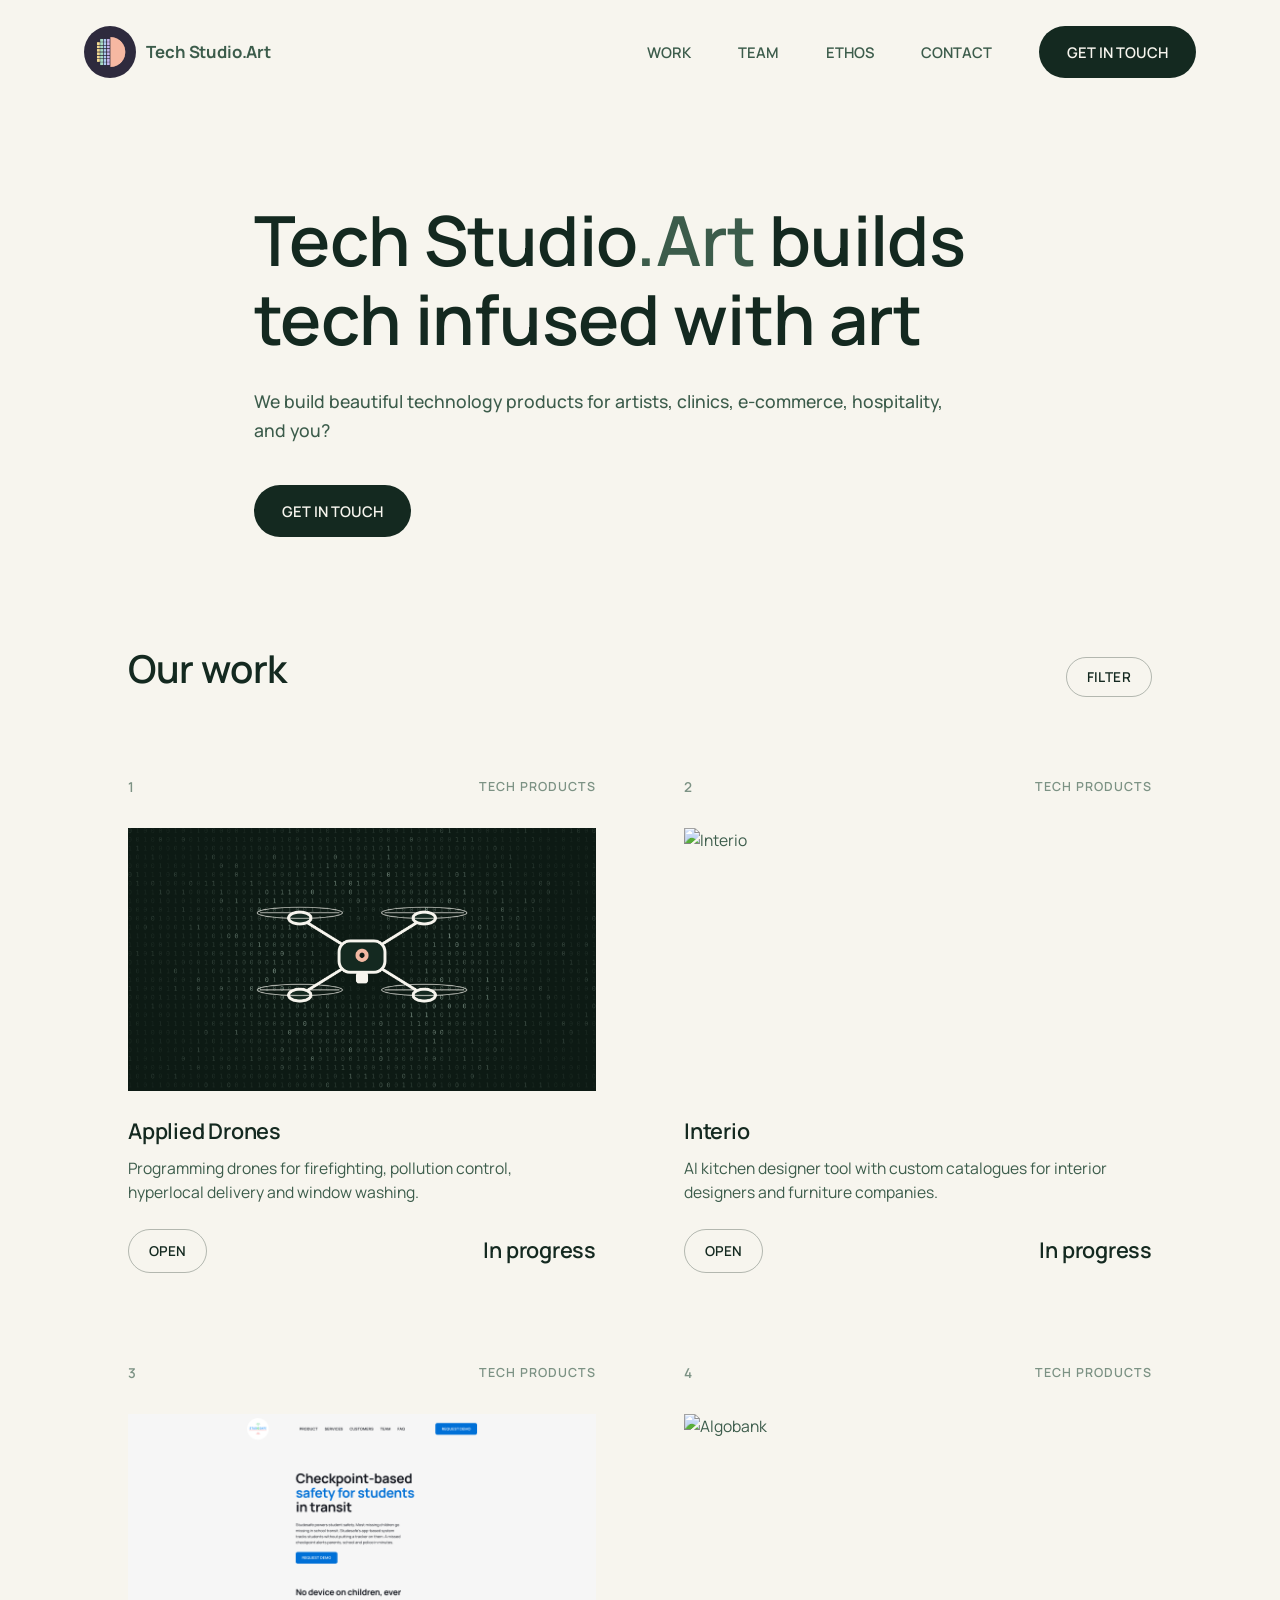
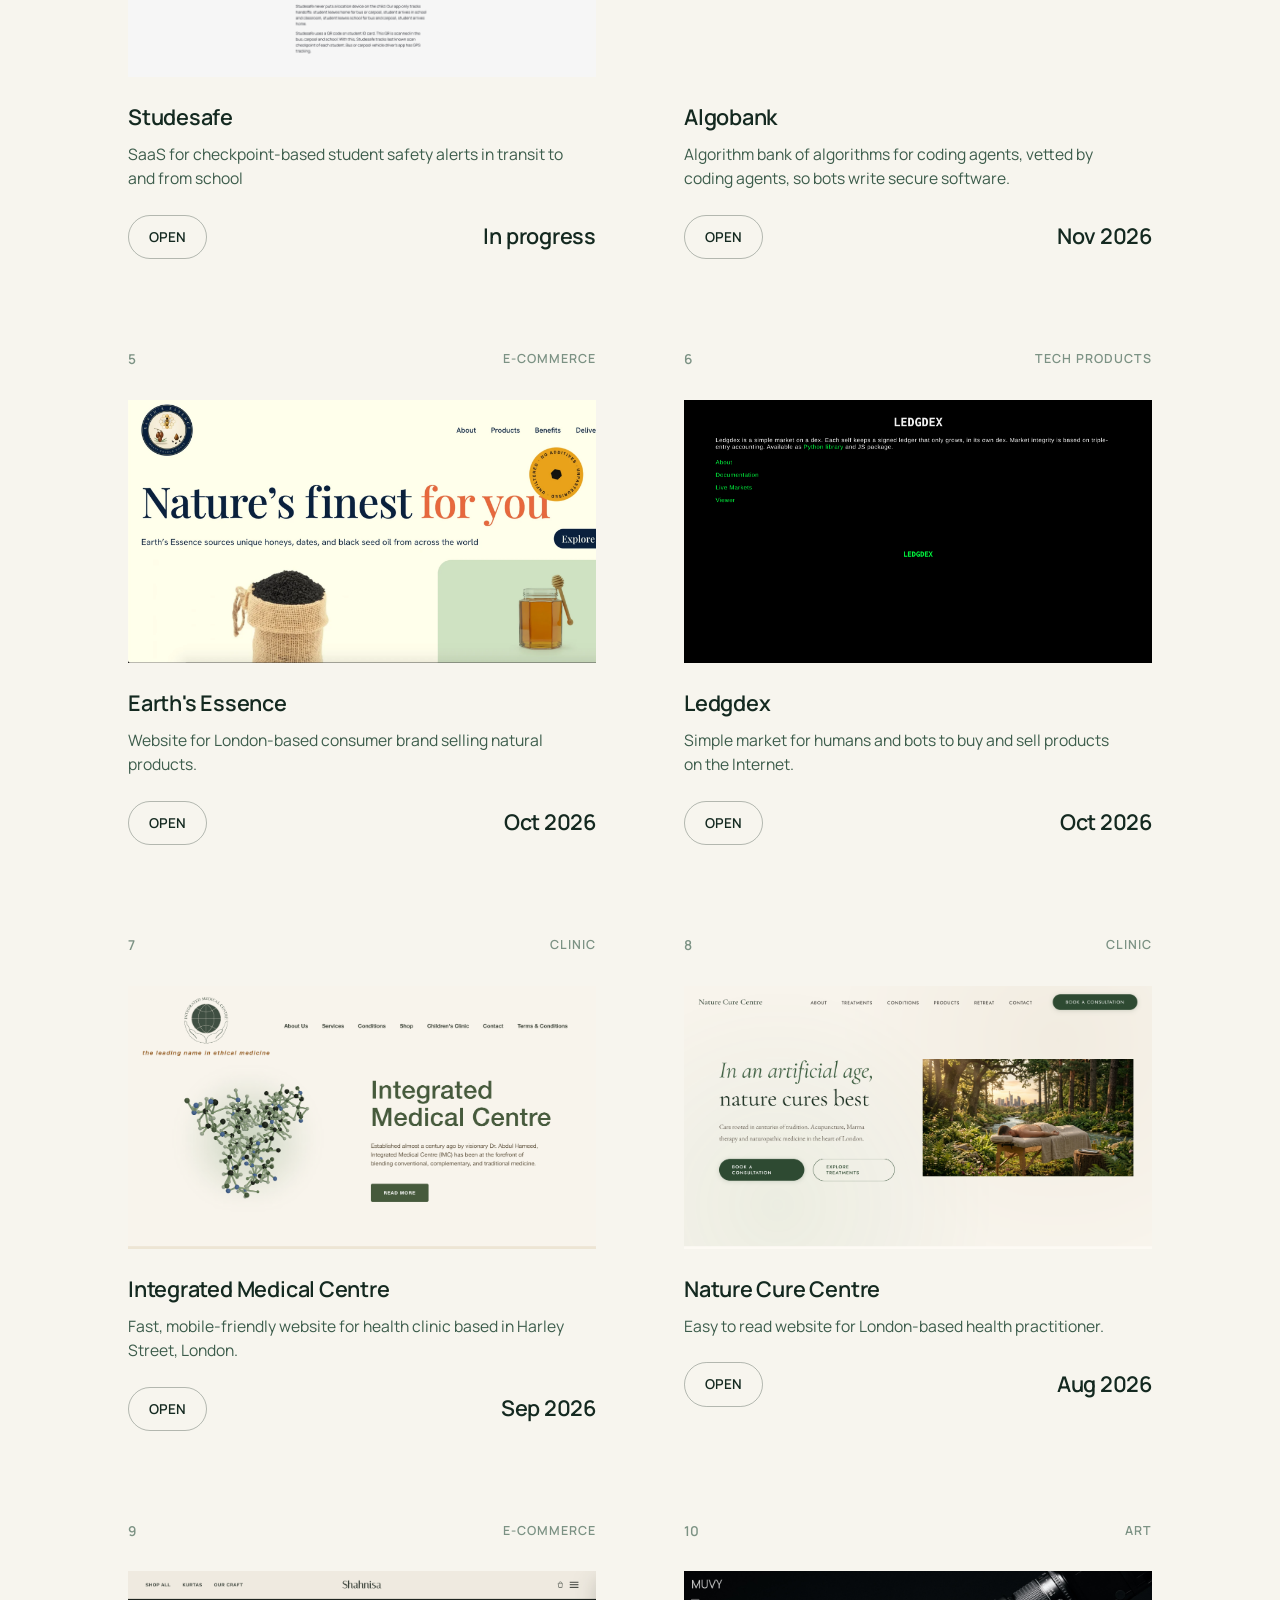
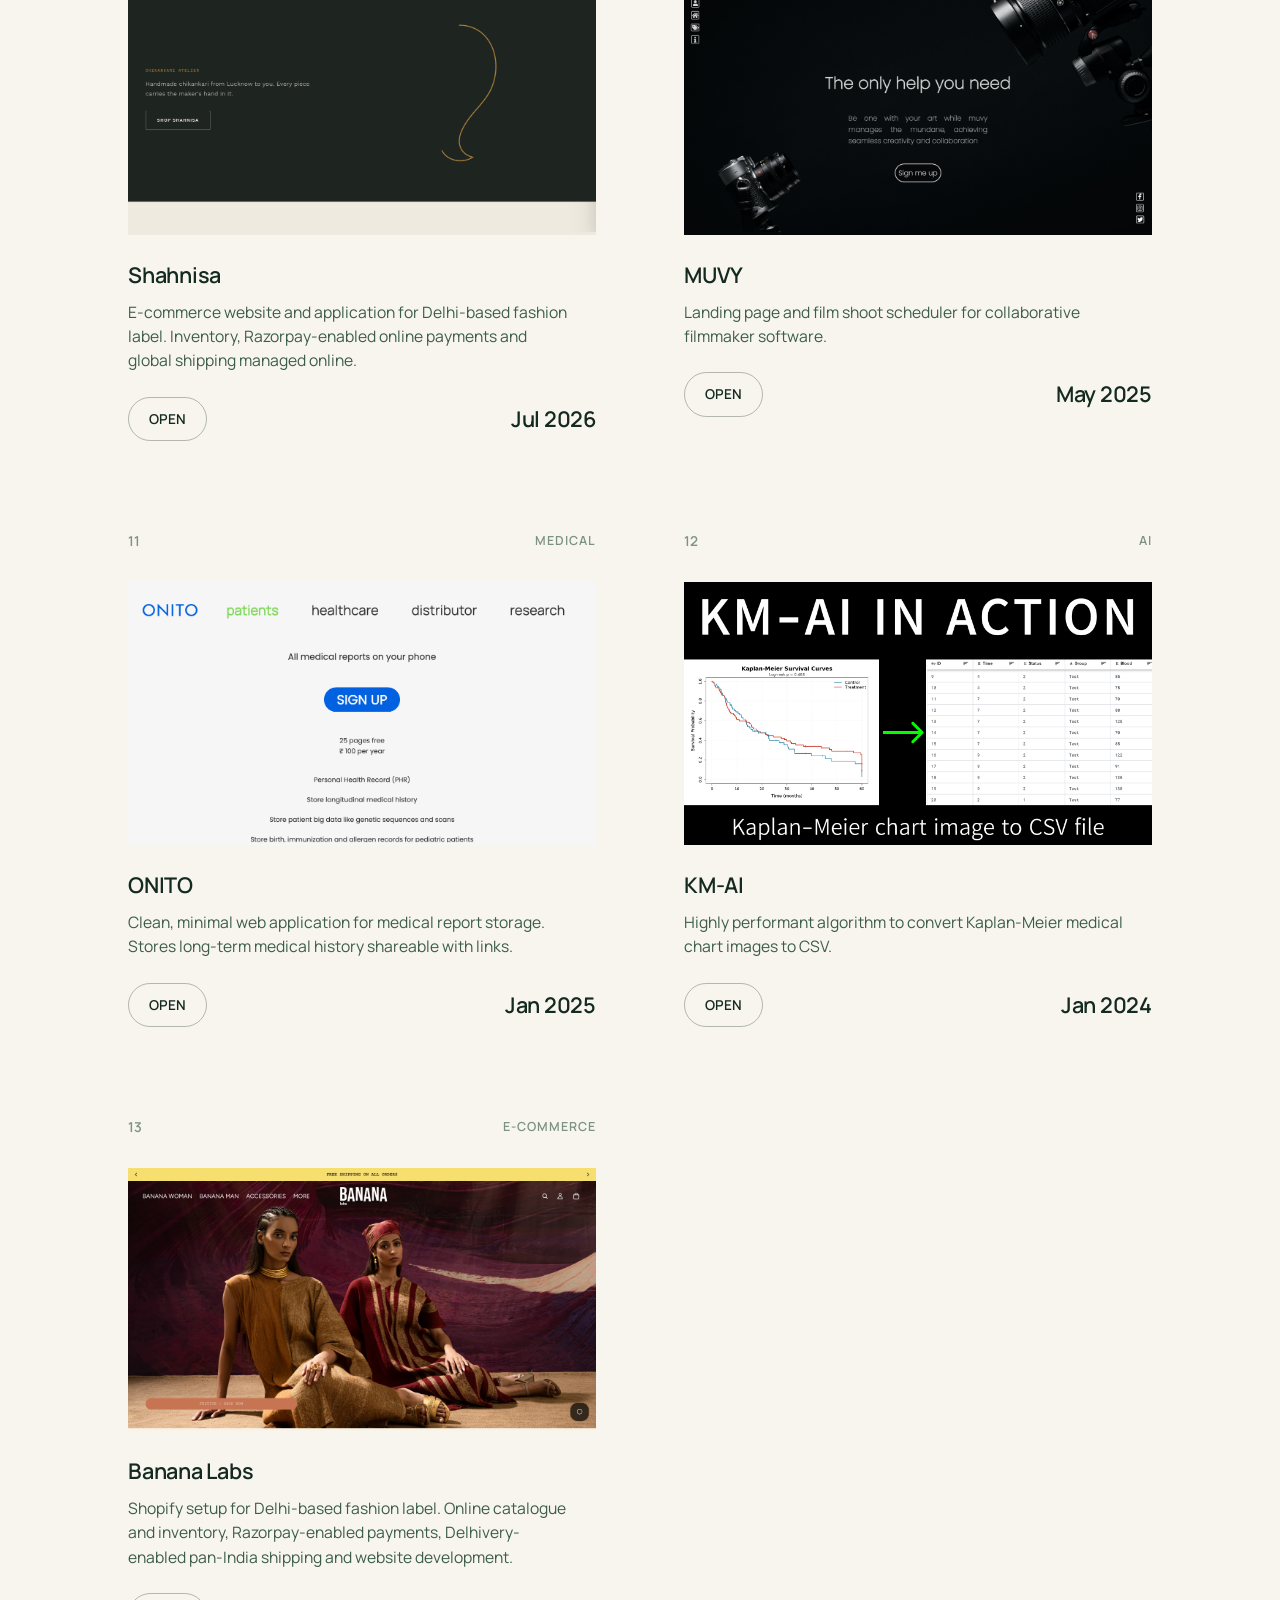
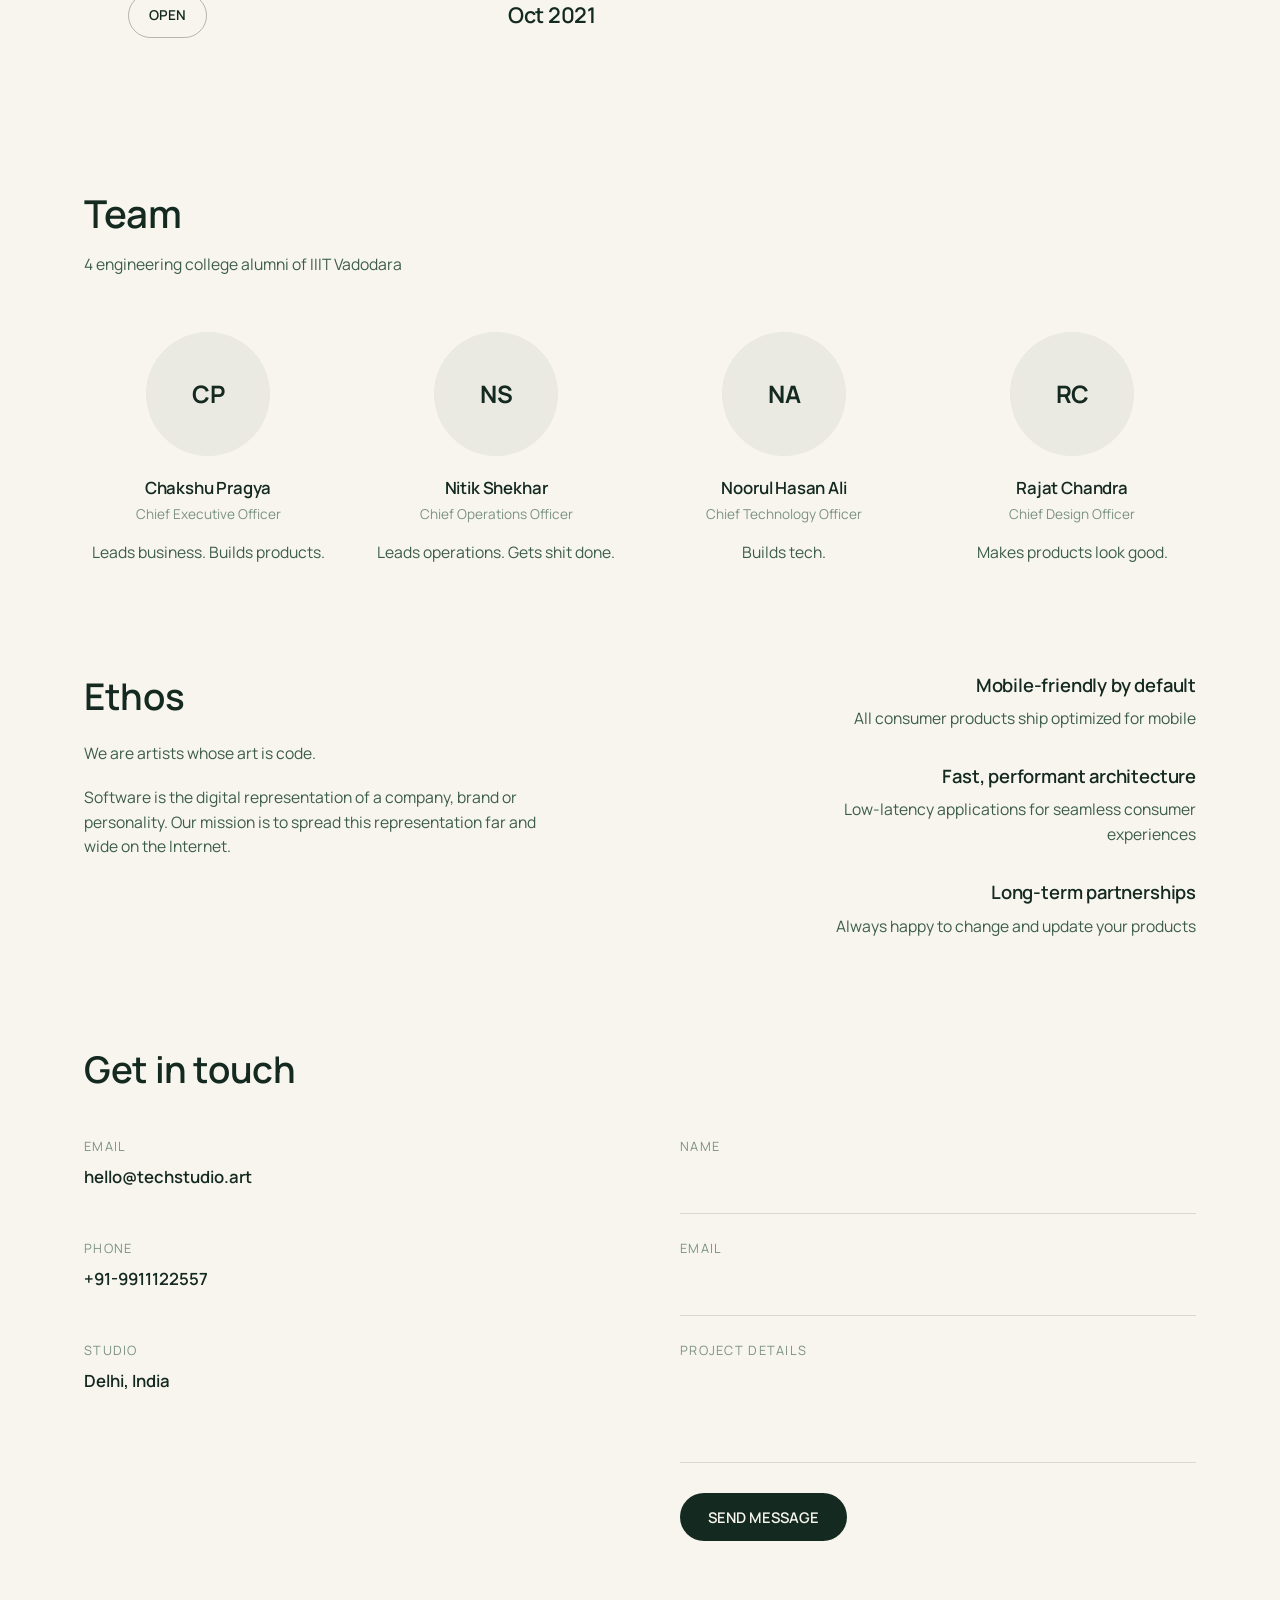
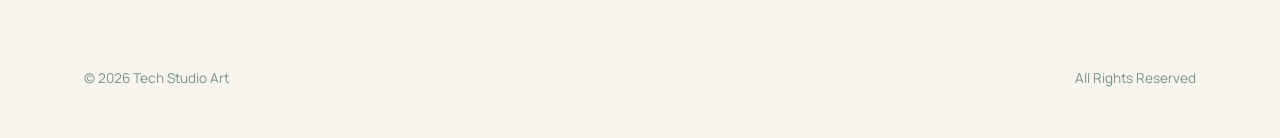
==== index.html @ 9ff9c027 "Add release dates, new products, Applied Drones page; remove Staycove; sort by release Co-Authored-B" ====
<!DOCTYPE html>
<html lang="en">
<head>
<meta charset="UTF-8">
<meta name="viewport" content="width=device-width, initial-scale=1.0">
<title>Tech Studio Art — Technology Builders</title>
<meta name="description" content="Tech Studio Art is a technology development agency building products across art, medical, hospitality, e-commerce, publishing, AI and more.">
<link rel="canonical" href="https://techstudio.art/">
<link rel="icon" href="assets/favicon.ico" type="image/x-icon">
<link rel="shortcut icon" href="assets/favicon.ico" type="image/x-icon">
<link rel="preconnect" href="https://fonts.googleapis.com">
<link rel="preconnect" href="https://fonts.gstatic.com" crossorigin>
<link href="https://fonts.googleapis.com/css2?family=Manrope:wght@400;500;600;700;800&display=swap" rel="stylesheet">
<link rel="stylesheet" href="css/styles.css">
</head>
<body>

<nav class="nav">
  <div class="container">
    <a href="#top" class="logo"><img src="assets/logo.png" alt="Tech Studio Art logo" class="logo-mark"><span class="logo-text">Tech Studio<span>.Art</span></span></a>
    <ul class="nav-links" id="navLinks">
      <li><a href="#work">WORK</a></li>
      <li><a href="#team">TEAM</a></li>
      <li><a href="#ethos">ETHOS</a></li>
      <li><a href="#contact">CONTACT</a></li>
      <li><a href="#contact" class="btn btn-primary">GET IN TOUCH</a></li>
    </ul>
    <button class="nav-toggle" id="navToggle" aria-label="Toggle menu" aria-expanded="false">
      <span class="nav-toggle-bar"></span>
      <span class="nav-toggle-bar"></span>
      <span class="nav-toggle-bar"></span>
    </button>
  </div>
</nav>

<main id="top">

  <!-- ================= HERO ================= -->
  <header class="hero">
    <div class="container hero-inner">
      <h1>Tech Studio<em>.Art</em> builds tech infused with art</h1>
      <p>We build beautiful technology products for artists, clinics, e-commerce, hospitality, and you?</p>
      <div class="hero-actions">
        <a href="#contact" class="btn btn-primary">GET IN TOUCH</a>
      </div>
    </div>
  </header>

  <!-- ================= WORK ================= -->
  <section id="work">
    <div class="container">
      <div class="work-toolbar">
        <div class="section-head">
          <h2>Our work</h2>
        </div>

        <button class="filter-toggle" id="filterToggle" aria-expanded="false" aria-controls="filterPanel" aria-label="Filter">
          <span class="filter-toggle-text">Filter</span>
          <svg class="filter-toggle-icon" width="18" height="12" viewBox="0 0 18 12" fill="none" aria-hidden="true">
            <line x1="0" y1="1" x2="18" y2="1" stroke="currentColor" stroke-width="1.6" stroke-linecap="round"/>
            <line x1="3" y1="6" x2="15" y2="6" stroke="currentColor" stroke-width="1.6" stroke-linecap="round"/>
            <line x1="6" y1="11" x2="12" y2="11" stroke="currentColor" stroke-width="1.6" stroke-linecap="round"/>
          </svg>
        </button>
      </div>

      <div class="filter-panel" id="filterPanel" hidden>
        <ul class="filter-options" id="filterOptions">
          <li class="filter-option active" data-filter="all">All</li>
          <li class="filter-option" data-filter="art">Art</li>
          <li class="filter-option" data-filter="medical">Medical</li>
          <li class="filter-option" data-filter="clinic">Clinic</li>
          <li class="filter-option" data-filter="hospitality">Hospitality</li>
          <li class="filter-option" data-filter="ecommerce">E-commerce</li>
          <li class="filter-option" data-filter="publishing">Publishing</li>
          <li class="filter-option" data-filter="ai">AI</li>
          <li class="filter-option" data-filter="tech">Tech Products</li>
        </ul>
      </div>

      <div class="work-grid" id="workGrid">
        <article class="work-item" data-industry="tech">
          <div class="work-item-top"><span class="work-index">1</span><span class="work-tag">Tech Products</span></div>
          <img class="work-item-img" src="assets/work/applied-drones.png" alt="Applied Drones">
          <h3>Applied Drones</h3>
          <p>Programming drones for firefighting, pollution control, hyperlocal delivery and window washing.</p>
          <div class="work-foot"><a href="applieddrones/" class="work-open">OPEN</a><span class="work-date">In progress</span></div>
        </article>

        <article class="work-item" data-industry="tech">
          <div class="work-item-top"><span class="work-index">2</span><span class="work-tag">Tech Products</span></div>
          <img class="work-item-img" src="https://placehold.co/800x450?text=Coming+soon" alt="Interio">
          <h3>Interio</h3>
          <p>AI kitchen designer tool with custom catalogues for interior designers and furniture companies.</p>
          <div class="work-foot"><a href="https://matrixdex.github.io/interio" class="work-open">OPEN</a><span class="work-date">In progress</span></div>
        </article>

        <article class="work-item" data-industry="tech">
          <div class="work-item-top"><span class="work-index">3</span><span class="work-tag">Tech Products</span></div>
          <img class="work-item-img" src="assets/work/studesafe.png" alt="Studesafe">
          <h3>Studesafe</h3>
          <p>SaaS for checkpoint-based student safety alerts in transit to and from school</p>
          <div class="work-foot"><a href="https://alinoorul.github.io/studesafe" class="work-open">OPEN</a><span class="work-date">In progress</span></div>
        </article>

        <article class="work-item" data-industry="tech">
          <div class="work-item-top"><span class="work-index">4</span><span class="work-tag">Tech Products</span></div>
          <img class="work-item-img" src="https://placehold.co/800x450?text=Coming+soon" alt="Algobank">
          <h3>Algobank</h3>
          <p>Algorithm bank of algorithms for coding agents, vetted by coding agents, so bots write secure software.</p>
          <div class="work-foot"><a href="https://matrixdex.github.io/algobank" class="work-open">OPEN</a><span class="work-date">Nov 2026</span></div>
        </article>

        <article class="work-item" data-industry="ecommerce">
          <div class="work-item-top"><span class="work-index">5</span><span class="work-tag">E-commerce</span></div>
          <img class="work-item-img" src="assets/work/earths-essence.png" alt="Earth's Essence">
          <h3>Earth's Essence</h3>
          <p>Website for London-based consumer brand selling natural products.</p>
          <div class="work-foot"><a href="https://matrixdex.github.io/Earthsessence/web2/index.html" class="work-open">OPEN</a><span class="work-date">Oct 2026</span></div>
        </article>

        <article class="work-item" data-industry="tech">
          <div class="work-item-top"><span class="work-index">6</span><span class="work-tag">Tech Products</span></div>
          <img class="work-item-img" src="assets/work/ledgdex.png" alt="Ledgdex">
          <h3>Ledgdex</h3>
          <p>Simple market for humans and bots to buy and sell products on the Internet.</p>
          <div class="work-foot"><a href="https://ledgdex.github.io" class="work-open">OPEN</a><span class="work-date">Oct 2026</span></div>
        </article>

        <article class="work-item" data-industry="clinic">
          <div class="work-item-top"><span class="work-index">7</span><span class="work-tag">Clinic</span></div>
          <img class="work-item-img" src="assets/work/integrated-med.png" alt="Integrated Medical Centre">
          <h3>Integrated Medical Centre</h3>
          <p>Fast, mobile-friendly website for health clinic based in Harley Street, London.</p>
          <div class="work-foot"><a href="https://www.theintegratedmed.com" class="work-open">OPEN</a><span class="work-date">Sep 2026</span></div>
        </article>

        <article class="work-item" data-industry="clinic">
          <div class="work-item-top"><span class="work-index">8</span><span class="work-tag">Clinic</span></div>
          <img class="work-item-img" src="assets/work/nature-cure.png" alt="Nature Cure Centre">
          <h3>Nature Cure Centre</h3>
          <p>Easy to read website for London-based health practitioner.</p>
          <div class="work-foot"><a href="https://www.naturecurecentre.com" class="work-open">OPEN</a><span class="work-date">Aug 2026</span></div>
        </article>

        <article class="work-item" data-industry="ecommerce">
          <div class="work-item-top"><span class="work-index">9</span><span class="work-tag">E-commerce</span></div>
          <img class="work-item-img" src="assets/work/shahnisa.png" alt="Shahnisa">
          <h3>Shahnisa</h3>
          <p>E-commerce website and application for Delhi-based fashion label. Inventory, Razorpay-enabled online payments and global shipping managed online.</p>
          <div class="work-foot"><a href="https://www.shahnisa.com" class="work-open">OPEN</a><span class="work-date">Jul 2026</span></div>
        </article>

        <article class="work-item" data-industry="art">
          <div class="work-item-top"><span class="work-index">10</span><span class="work-tag">Art</span></div>
          <img class="work-item-img" src="assets/work/muvy.png" alt="MUVY">
          <h3>MUVY</h3>
          <p>Landing page and film shoot scheduler for collaborative filmmaker software.</p>
          <div class="work-foot"><a href="https://alinoorul.github.io/muvy-website" class="work-open">OPEN</a><span class="work-date">May 2025</span></div>
        </article>

        <article class="work-item" data-industry="medical">
          <div class="work-item-top"><span class="work-index">11</span><span class="work-tag">Medical</span></div>
          <img class="work-item-img" src="assets/work/onito.png" alt="ONITO">
          <h3>ONITO</h3>
          <p>Clean, minimal web application for medical report storage. Stores long-term medical history shareable with links.</p>
          <div class="work-foot"><a href="https://onitomed.github.io" class="work-open">OPEN</a><span class="work-date">Jan 2025</span></div>
        </article>

        <article class="work-item" data-industry="ai">
          <div class="work-item-top"><span class="work-index">12</span><span class="work-tag">AI</span></div>
          <img class="work-item-img" src="assets/work/km-ai.png" alt="KM-AI">
          <h3>KM-AI</h3>
          <p>Highly performant algorithm to convert Kaplan-Meier medical chart images to CSV.</p>
          <div class="work-foot"><a href="https://github.com/alinoorul/kaplanmeier-ai" class="work-open">OPEN</a><span class="work-date">Jan 2024</span></div>
        </article>

        <article class="work-item" data-industry="ecommerce">
          <div class="work-item-top"><span class="work-index">13</span><span class="work-tag">E-commerce</span></div>
          <img class="work-item-img" src="assets/work/banana-labs.png" alt="Banana Labs">
          <h3>Banana Labs</h3>
          <p>Shopify setup for Delhi-based fashion label. Online catalogue and inventory, Razorpay-enabled payments, Delhivery-enabled pan-India shipping and website development.</p>
          <div class="work-foot"><a href="https://www.bananalabs.in" class="work-open">OPEN</a><span class="work-date">Oct 2021</span></div>
        </article>


        <!-- <article class="work-item" data-industry="tech">
          <div class="work-item-top"><span class="work-index">8</span><span class="work-tag">Tech Products</span></div>
          <h3>Studesafe</h3>
          <p>A developer tooling product syncing infrastructure state across hybrid cloud environments.</p>
          <a href="#" class="work-open">OPEN</a>
        </article> -->

        <!-- <article class="work-item" data-industry="ai">
          <div class="work-item-top"><span class="work-index">09</span><span class="work-tag">AI</span></div>
          <h3>Fluentdesk</h3>
          <p>An AI copilot embedded in support tools, resolving tickets before they reach an agent.</p>
          <a href="#" class="work-open">OPEN</a>
        </article> -->

        <!-- <article class="work-item" data-industry="medical">
          <div class="work-item-top"><span class="work-index">12</span><span class="work-tag">Medical</span></div>
          <h3>Careloop</h3>
          <p>A remote patient monitoring app connecting chronic care patients to their physicians.</p>
          <a href="#" class="work-open">OPEN</a>
        </article> -->
      </div>

      <p class="work-empty" id="workEmpty">Coming soon</p>
    </div>
  </section>

  <!-- ================= TEAM ================= -->
  <section id="team">
    <div class="container">
      <div class="section-head">
        <h2>Team</h2>
        <p>4 engineering college alumni of IIIT Vadodara</p>
      </div>

      <div class="team-grid">
        <div class="team-member">
          <div class="team-avatar">CP</div>
          <h3>Chakshu Pragya</h3>
          <div class="team-role">Chief Executive Officer</div>
          <p class="bio">Leads business. Builds products.</p>
        </div>

        <div class="team-member">
          <div class="team-avatar">NS</div>
          <h3>Nitik Shekhar</h3>
          <div class="team-role">Chief Operations Officer</div>
          <p class="bio">Leads operations. Gets shit done.</p>
        </div>

        <div class="team-member">
          <div class="team-avatar">NA</div>
          <h3>Noorul Hasan Ali</h3>
          <div class="team-role">Chief Technology Officer</div>
          <p class="bio">Builds tech.</p>
        </div>

        <div class="team-member">
          <div class="team-avatar">RC</div>
          <h3>Rajat Chandra</h3>
          <div class="team-role">Chief Design Officer</div>
          <p class="bio">Makes products look good.</p>
        </div>
      </div>
    </div>
  </section>

  <!-- ================= ETHOS ================= -->
  <section id="ethos">
    <div class="container ethos">
      <div class="ethos-lead">
        <h2>Ethos</h2>
        <p>We are artists whose art is code.</p>
        <p>Software is the digital representation of a company, brand or personality. Our mission is to spread this representation far and wide on the Internet.</p>
      </div>

      <div class="ethos-principles">
        <div class="ethos-principle">
          <h3>Mobile-friendly by default</h3>
          <p>All consumer products ship optimized for mobile</p>
        </div>
        <div class="ethos-principle">
          <h3>Fast, performant architecture</h3>
          <p>Low-latency applications for seamless consumer experiences</p>
        </div>
        <div class="ethos-principle">
          <h3>Long-term partnerships</h3>
          <p>Always happy to change and update your products</p>
        </div>
      </div>
    </div>
  </section>

  <!-- ================= CONTACT ================= -->
  <section id="contact">
    <div class="container contact-wrap">
      <div class="contact-head">
        <h2>Get in touch</h2>
        <p></p>
      </div>

      <div class="contact-info">
        <div class="contact-detail">
          <div class="label">Email</div>
          <a href="mailto:hello@techstudio.art">hello@techstudio.art</a>
        </div>
        <div class="contact-detail">
          <div class="label">Phone</div>
          <a href="tel:+919911122557">+91-9911122557</a>
        </div>
        <div class="contact-detail">
          <div class="label">Studio</div>
          <span>Delhi, India</span>
        </div>
      </div>

      <form class="contact-form" id="contactForm">
        <input type="hidden" name="access_key" value="674944cf-c220-4e8f-ab82-3b0c11bfcbbc">
        <input type="hidden" name="subject" value="Tech Studio.Art Query">
        <input type="checkbox" name="botcheck" class="hidden-field" tabindex="-1" autocomplete="off">

        <div class="form-row">
          <div class="field">
            <label for="name">Name</label>
            <input type="text" id="name" name="name" required>
          </div>
          <div class="field">
            <label for="email">Email</label>
            <input type="email" id="email" name="email" required>
          </div>
          <div class="field">
            <label for="message">Project details</label>
            <textarea id="message" name="message" required></textarea>
          </div>
          <button type="submit" class="btn btn-primary">SEND MESSAGE</button>
          <p class="form-status" id="formStatus" role="status" aria-live="polite"></p>
        </div>
      </form>
    </div>
  </section>

</main>

<footer>
  <div class="container">
    <span class="footer-copy">&copy; 2026 Tech Studio Art</span>
    <span class="footer-rights">All Rights Reserved</span>
  </div>
</footer>

<script src="js/script.js"></script>
</body>
</html>
---- css/styles.css ----
/* ============================================
   Tech Studio Art — Design System
   Single background, single font, minimal palette.
   Change the variables below to reflect across the whole site.
   ============================================ */

:root {
  /* -- Core palette (edit here to re-theme the whole site) -- */
  --color-bg: #f7f5ee;          /* single background color for entire site */
  --color-copy: #3c5c4b;        /* copy text color (1 color for all body copy) — dark green */
  --color-heading: #142920;     /* heading color, also used on buttons — deep dark green */
  --color-muted: #7c9284;       /* secondary/faint text — dividers, labels, meta */
  --color-accent: #142920;      /* accent = same as heading, kept as its own var for clarity */

  /* -- Derived tints (kept relative to the palette above, no new hardcoded colors) -- */
  --line-soft: color-mix(in srgb, var(--color-heading) 8%, transparent);
  --line: color-mix(in srgb, var(--color-heading) 14%, transparent);
  --line-strong: color-mix(in srgb, var(--color-heading) 30%, transparent);
  --surface-soft: color-mix(in srgb, var(--color-heading) 6%, transparent);
  --bg-translucent: color-mix(in srgb, var(--color-bg) 85%, transparent);

  /* -- Type -- */
  --font-base: 'Manrope', sans-serif;
  --copy-size: 0.98rem;
  --copy-line: 1.53rem;

  /* -- Layout -- */
  --container-w: 1160px;
  --gutter: 24px;
  --radius-pill: 100px;
}

* {
  margin: 0;
  padding: 0;
  box-sizing: border-box;
}

html {
  scroll-behavior: smooth;
}

body {
  background: var(--color-bg);
  color: var(--color-copy);
  font-family: var(--font-base);
  font-size: var(--copy-size);
  line-height: var(--copy-line);
  font-weight: 400;
  -webkit-font-smoothing: antialiased;
  -moz-osx-font-smoothing: grayscale;
}

.container {
  max-width: var(--container-w);
  margin: 0 auto;
  padding: 0 var(--gutter);
}

img, svg {
  display: block;
  max-width: 100%;
}

a {
  color: inherit;
  text-decoration: none;
}

ul, ol {
  list-style: none;
}

/* ---------- Headings ---------- */

h1, h2, h3, h4, h5, h6 {
  color: var(--color-heading);
  font-family: var(--font-base);
  font-weight: 600;
  line-height: 1.15;
  letter-spacing: -0.01em;
}

.section-head {
  max-width: 640px;
  margin-bottom: 56px;
}

.section-head h2 {
  font-size: clamp(1.8rem, 3vw, 2.4rem);
  margin-bottom: 16px;
}

.section-head p {
  color: var(--color-copy);
}

section {
  padding: 55px 0;
}

/* ---------- Buttons ---------- */

.btn {
  display: inline-flex;
  align-items: center;
  gap: 10px;
  font-family: var(--font-base);
  font-size: 0.92rem;
  font-weight: 600;
  padding: 14px 28px;
  border-radius: var(--radius-pill);
  border: none;
  cursor: pointer;
  transition: opacity 0.2s ease, transform 0.2s ease;
  white-space: nowrap;
}

.btn-primary {
  background: var(--color-heading);
  color: var(--color-bg);
}

.btn-primary:hover {
  opacity: 0.85;
  transform: translateY(-1px);
}

.btn-ghost {
  background: transparent;
  color: var(--color-heading);
  border: 1px solid var(--line-strong);
}

.btn-ghost:hover {
  border-color: var(--color-heading);
}

/* ---------- Nav ---------- */

.nav {
  position: fixed;
  top: 0;
  left: 0;
  right: 0;
  z-index: 100;
  padding: 26px 0;
  background: var(--bg-translucent);
  backdrop-filter: blur(10px);
}

.nav .container {
  display: flex;
  align-items: center;
  justify-content: space-between;
}

.logo {
  display: inline-flex;
  align-items: center;
  gap: 10px;
  font-weight: 700;
  font-size: 1.05rem;
  color: var(--color-heading);
  letter-spacing: -0.01em;
}

.logo-mark {
  width: 28px;
  height: 28px;
  border-radius: 50%;
  object-fit: cover;
}

@media (min-width: 901px) {
  .logo-mark {
    width: calc(28px + var(--copy-line));
    height: calc(28px + var(--copy-line));
  }
}

.logo span {
  color: var(--color-copy);
}

.nav-links {
  display: flex;
  align-items: center;
  gap: 47px;
}

.nav-links a {
  font-size: 0.92rem;
  font-weight: 600;
  color: var(--color-copy);
  transition: color 0.2s ease;
}

.nav-links a:hover {
  color: var(--color-heading);
}

.nav-links a.btn-primary {
  color: var(--color-bg);
}

.nav-links a.btn-primary:hover {
  color: var(--color-bg);
}

.nav-toggle {
  display: none;
  position: relative;
  z-index: 200;
  width: 24px;
  height: 16px;
  background: none;
  border: none;
  padding: 0;
  cursor: pointer;
}

.nav-toggle-bar {
  position: absolute;
  left: 0;
  width: 100%;
  height: 2px;
  background: var(--color-heading);
  border-radius: 2px;
  transform-origin: center;
  transition: top 0.25s ease, transform 0.25s ease, opacity 0.2s ease;
}

.nav-toggle-bar:nth-child(1) {
  top: 0;
}

.nav-toggle-bar:nth-child(2) {
  top: 7px;
}

.nav-toggle-bar:nth-child(3) {
  top: 14px;
}

.nav-toggle.open .nav-toggle-bar:nth-child(1) {
  top: 7px;
  transform: rotate(45deg);
}

.nav-toggle.open .nav-toggle-bar:nth-child(2) {
  opacity: 0;
}

.nav-toggle.open .nav-toggle-bar:nth-child(3) {
  top: 7px;
  transform: rotate(-45deg);
}

/* ---------- Hero ---------- */

.hero {
  padding: 200px 0 55px;
}

.hero-inner {
  max-width: 820px;
}

.hero h1 {
  font-size: clamp(2.4rem, 5.4vw, 4.4rem);
  margin-bottom: 28px;
}

.hero h1 em {
  font-style: normal;
  color: var(--color-copy);
}

.hero p {
  max-width: 700px;
  font-size: 1.1rem;
  line-height: 1.8rem;
  color: var(--color-copy);
  margin-bottom: 40px;
  font-weight: 500;
}

.hero-actions {
  display: flex;
  align-items: center;
  gap: 20px;
}

/* ---------- Work / Filters ---------- */

.work-toolbar {
  display: flex;
  align-items: center;
  justify-content: space-between;
  flex-wrap: wrap;
  gap: 16px 40px;
  margin-bottom: 24px;
}

.work-toolbar .section-head {
  margin-bottom: 0;
}

@media (min-width: 901px) {
  .work-toolbar {
    padding: 0 44px;
  }

  .filter-panel {
    padding-left: 44px;
  }
}

.filter-toggle {
  display: inline-flex;
  align-items: center;
  font-family: var(--font-base);
  font-size: 0.85rem;
  font-weight: 600;
  color: var(--color-heading);
  background: transparent;
  border: 1px solid var(--line-strong);
  border-radius: var(--radius-pill);
  padding: 10px 20px;
  cursor: pointer;
  text-transform: uppercase;
  letter-spacing: 0.03em;
  transition: border-color 0.2s ease;
  flex-shrink: 0;
}

.filter-toggle-icon {
  display: none;
  color: var(--color-heading);
}

.filter-toggle:hover {
  border-color: var(--color-heading);
}

.filter-panel {
  margin-bottom: 56px;
}

.filter-panel[hidden] {
  display: none;
}

.filter-options {
  display: flex;
  flex-wrap: wrap;
  align-items: center;
  gap: 14px 28px;
}

.filter-option {
  font-size: 0.9rem;
  font-weight: 500;
  color: var(--color-copy);
  text-decoration: underline;
  text-underline-offset: 3px;
  text-transform: uppercase;
  letter-spacing: 0.03em;
  cursor: pointer;
  transition: color 0.15s ease;
}

.filter-option:hover {
  color: var(--color-heading);
}

.filter-option.active {
  color: var(--color-heading);
  font-weight: 700;
}

.work-grid {
  display: grid;
  grid-template-columns: repeat(2, 1fr);
}

.work-item {
  background: var(--color-bg);
  padding: 44px;
  transition: opacity 0.25s ease, transform 0.25s ease;
}

.work-item.hidden {
  display: none;
}

.work-item-top {
  display: flex;
  align-items: flex-start;
  justify-content: space-between;
  margin-bottom: 28px;
}

.work-index {
  font-size: 0.85rem;
  color: var(--color-muted);
  font-weight: 600;
}

.work-tag {
  font-size: 0.78rem;
  font-weight: 600;
  text-transform: uppercase;
  letter-spacing: 0.08em;
  color: var(--color-muted);
}

.work-item-img {
  display: block;
  width: 100%;
  margin-bottom: 28px;
  aspect-ratio: 16 / 9;
  object-fit: cover;
  object-position: top;
}

.work-item h3 {
  font-size: 1.35rem;
  margin-bottom: 12px;
}

.work-item p {
  color: var(--color-copy);
  max-width: 440px;
  margin-bottom: 24px;
}

.work-foot {
  display: flex;
  align-items: center;
  justify-content: space-between;
  gap: 16px;
}

.work-date {
  font-size: 1.35rem;
  font-weight: 600;
  line-height: 1.15;
  letter-spacing: -0.01em;
  color: var(--color-heading);
  text-align: right;
}

.work-open {
  display: inline-flex;
  align-items: center;
  gap: 8px;
  font-size: 0.85rem;
  font-weight: 600;
  color: var(--color-heading);
  border: 1px solid var(--line-strong);
  border-radius: var(--radius-pill);
  padding: 9px 20px;
  transition: background 0.2s ease, color 0.2s ease, border-color 0.2s ease;
}

.work-open:hover {
  background: var(--color-heading);
  color: var(--color-bg);
  border-color: var(--color-heading);
}

.work-empty {
  padding: 60px 0;
  color: var(--color-copy);
  display: none;
}

.work-empty.visible {
  display: block;
}

/* ---------- Team ---------- */

.team-grid {
  display: grid;
  grid-template-columns: repeat(4, 1fr);
  gap: 40px;
}

.team-member {
  text-align: center;
}

.team-avatar {
  width: 50%;
  aspect-ratio: 1 / 1;
  border-radius: 50%;
  background: var(--surface-soft);
  display: flex;
  align-items: center;
  justify-content: center;
  font-size: 1.5rem;
  font-weight: 700;
  color: var(--color-heading);
  margin: 0 auto 22px;
}

.team-member h3 {
  font-size: 1.05rem;
  margin-bottom: 4px;
}

.team-role {
  font-size: 0.85rem;
  color: var(--color-muted);
  margin-bottom: 14px;
}

.team-member p.bio {
  color: var(--color-copy);
}

/* ---------- Ethos ---------- */

.ethos {
  display: grid;
  grid-template-columns: 0.9fr 1.1fr;
  gap: 80px;
  align-items: start;
}

.ethos-principles {
  display: flex;
  flex-direction: column;
  gap: 36px;
}

.ethos-principle h3 {
  font-size: 1.15rem;
  margin-bottom: 10px;
}

.ethos-principle p {
  color: var(--color-copy);
  max-width: 440px;
}

.ethos-lead h2 {
  font-size: clamp(1.8rem, 3vw, 2.3rem);
  margin-bottom: 24px;
}

.ethos-lead p {
  margin-bottom: 20px;
  max-width: 520px;
}

@media (min-width: 901px) {
  .ethos-principle {
    text-align: right;
  }

  .ethos-principle p {
    margin-left: auto;
  }

  .work-empty {
    padding-left: 44px;
  }
}

/* ---------- Contact ---------- */

.contact-wrap {
  display: grid;
  grid-template-columns: 1fr 1fr;
  gap: 24px 80px;
}

.contact-head {
  grid-column: 1 / -1;
}

.contact-head h2 {
  font-size: clamp(1.8rem, 3vw, 2.3rem);
  margin-bottom: 20px;
}

.contact-head p {
  margin-bottom: 34px;
  max-width: 440px;
}

.contact-head p:empty {
  margin-bottom: 0;
}

.contact-detail {
  margin-bottom: 47px;
}

.contact-detail .label {
  font-size: 0.8rem;
  text-transform: uppercase;
  letter-spacing: 0.1em;
  color: var(--color-muted);
  margin-bottom: 6px;
}

.contact-detail a,
.contact-detail span {
  color: var(--color-heading);
  font-size: 1.05rem;
  font-weight: 600;
}

.form-row {
  display: flex;
  flex-direction: column;
  gap: 22px;
}

.field {
  display: flex;
  flex-direction: column;
  gap: 10px;
}

.field label {
  font-size: 0.8rem;
  text-transform: uppercase;
  letter-spacing: 0.1em;
  color: var(--color-muted);
}

.field input,
.field textarea {
  background: transparent;
  border: none;
  border-bottom: 1px solid var(--line);
  padding: 10px 0;
  color: var(--color-heading);
  font-family: var(--font-base);
  font-size: var(--copy-size);
  line-height: var(--copy-line);
  outline: none;
  transition: border-color 0.2s ease;
}

.field input::placeholder,
.field textarea::placeholder {
  color: var(--color-muted);
}

.field input:focus,
.field textarea:focus {
  border-color: var(--color-heading);
}

.field textarea {
  resize: none;
  min-height: 90px;
}

.contact-form .btn {
  margin-top: 8px;
  align-self: flex-start;
}

.hidden-field {
  display: none;
}

.form-status {
  font-size: 0.85rem;
  color: var(--color-muted);
}

/* ---------- Footer ---------- */

footer {
  padding: 48px 0;
}

footer .container {
  display: flex;
  align-items: center;
  justify-content: space-between;
  flex-wrap: wrap;
  gap: 20px;
}

.footer-copy,
.footer-rights {
  color: var(--color-muted);
  font-size: 0.85rem;
}

/* ---------- Responsive ---------- */

@media (max-width: 900px) {
  .filter-toggle {
    border: none;
    padding: 8px;
  }

  .filter-toggle-text {
    display: none;
  }

  .filter-toggle-icon {
    display: block;
  }

  .nav-links {
    position: fixed;
    top: 0;
    left: 0;
    width: 100%;
    height: 100vh;
    height: 100dvh;
    z-index: 150;
    background: var(--color-bg);
    flex-direction: column;
    align-items: center;
    justify-content: center;
    padding: var(--gutter);
    gap: 42px;
    overflow-y: auto;
    opacity: 0;
    visibility: hidden;
    transition: opacity 0.3s ease, visibility 0.3s ease;
  }

  .nav-links a {
    font-size: 1.4rem;
  }

  .nav-links.open {
    opacity: 1;
    visibility: visible;
  }

  .nav-toggle {
    display: block;
  }

  .hero {
    padding: 150px 0 40px;
  }

  .work-grid {
    grid-template-columns: 1fr;
    margin: 0 calc(-1 * var(--gutter));
  }

  .work-item {
    padding: 34px var(--gutter);
  }


  .team-grid {
    grid-template-columns: repeat(2, 1fr);
    row-gap: 40px;
  }

  .team-avatar {
    width: 20%;
    max-width: 72px;
    margin: 0 auto 14px;
  }

  .ethos {
    grid-template-columns: 1fr;
    gap: 50px;
  }

  .contact-wrap {
    grid-template-columns: 1fr;
    gap: 56px;
  }

  section {
    padding: 40px 0;
  }
}

@media (max-width: 560px) {
  .hero-actions {
    flex-direction: column;
    align-items: flex-start;
  }

  .team-grid {
    grid-template-columns: 1fr;
  }
}

/* ---------- Applied Drones page ---------- */

.drone-visual {
  padding: 0 0 55px;
}

.drone-visual img {
  width: 100%;
  aspect-ratio: 16 / 9;
  object-fit: cover;
}

.drone-statement {
  max-width: 760px;
}

.app-grid {
  display: grid;
  grid-template-columns: repeat(2, 1fr);
  gap: 48px 64px;
}

.app-item h3 {
  font-size: 1.35rem;
  margin-bottom: 12px;
}

.app-item p {
  color: var(--color-copy);
  max-width: 440px;
}

.drone-status {
  margin-bottom: 0;
}

.drone-status p {
  margin-bottom: 28px;
}

@media (max-width: 900px) {
  .app-grid {
    grid-template-columns: 1fr;
    gap: 36px;
  }
}
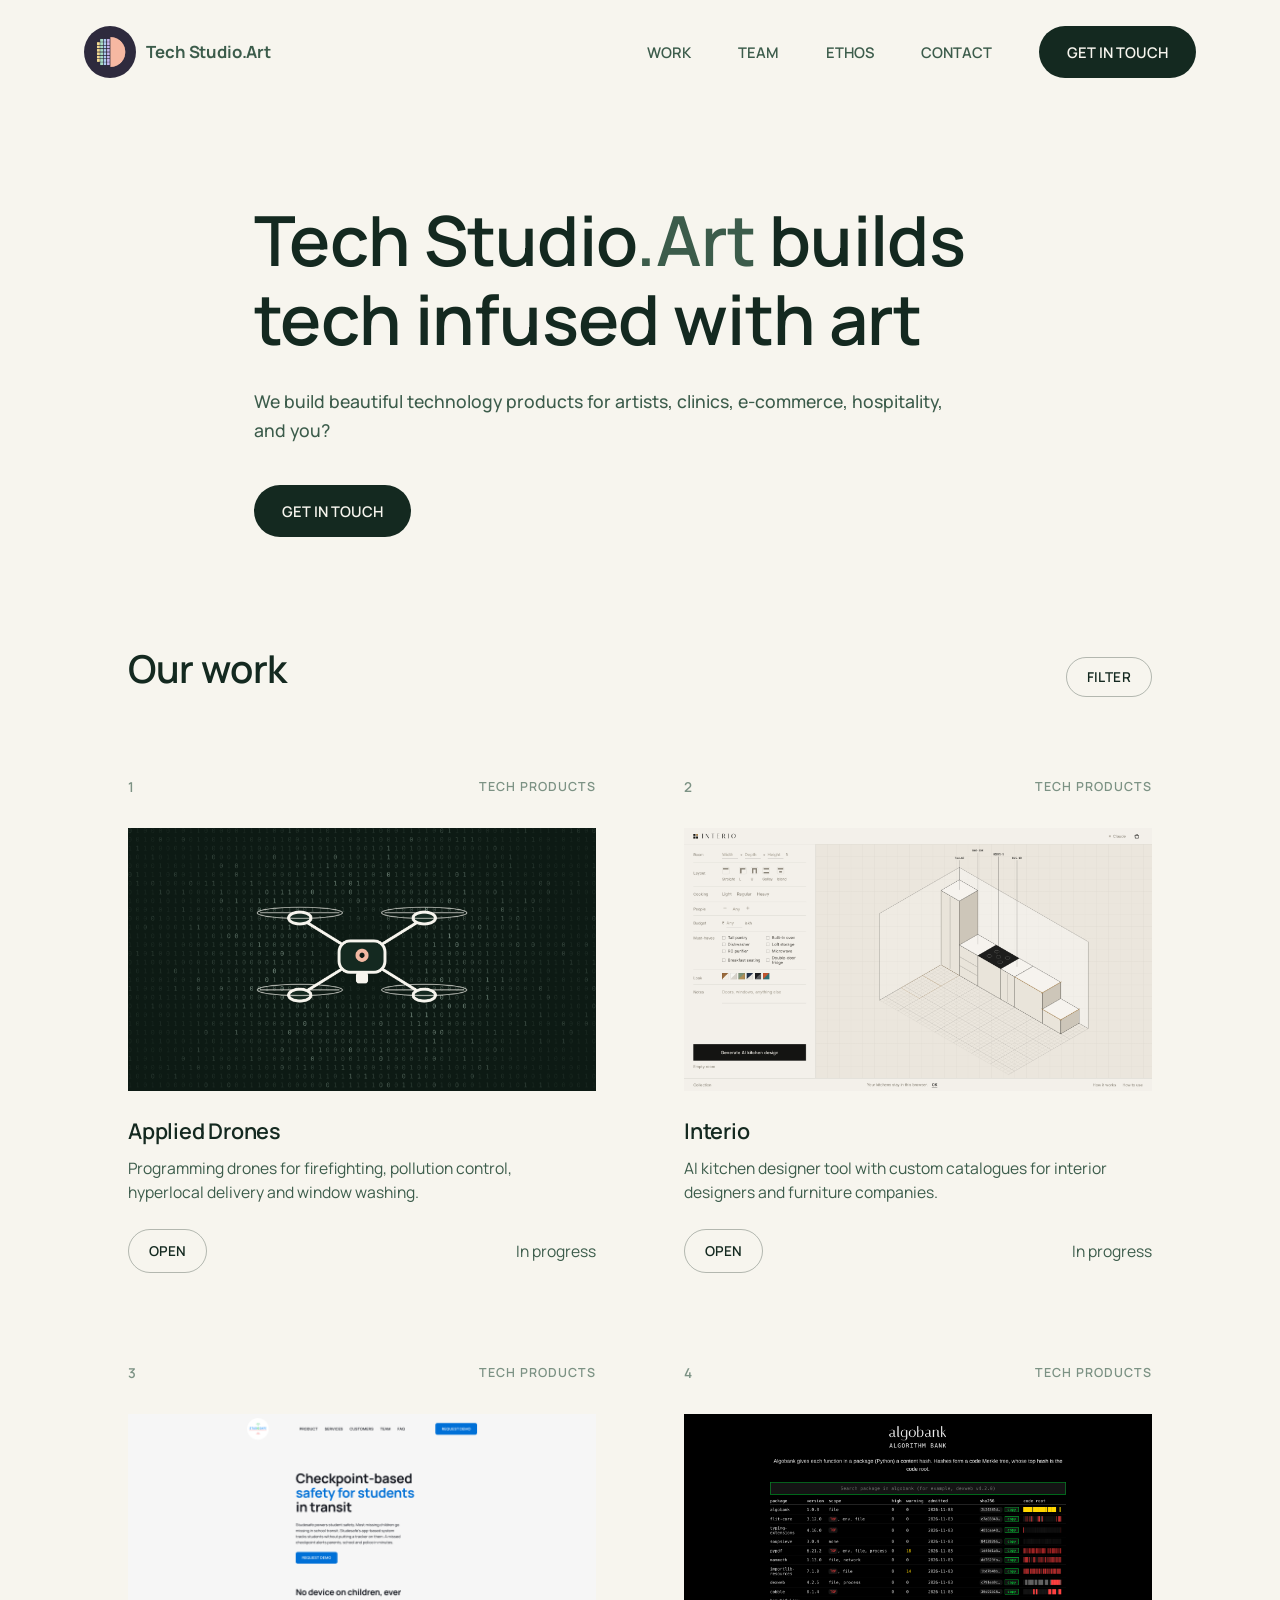
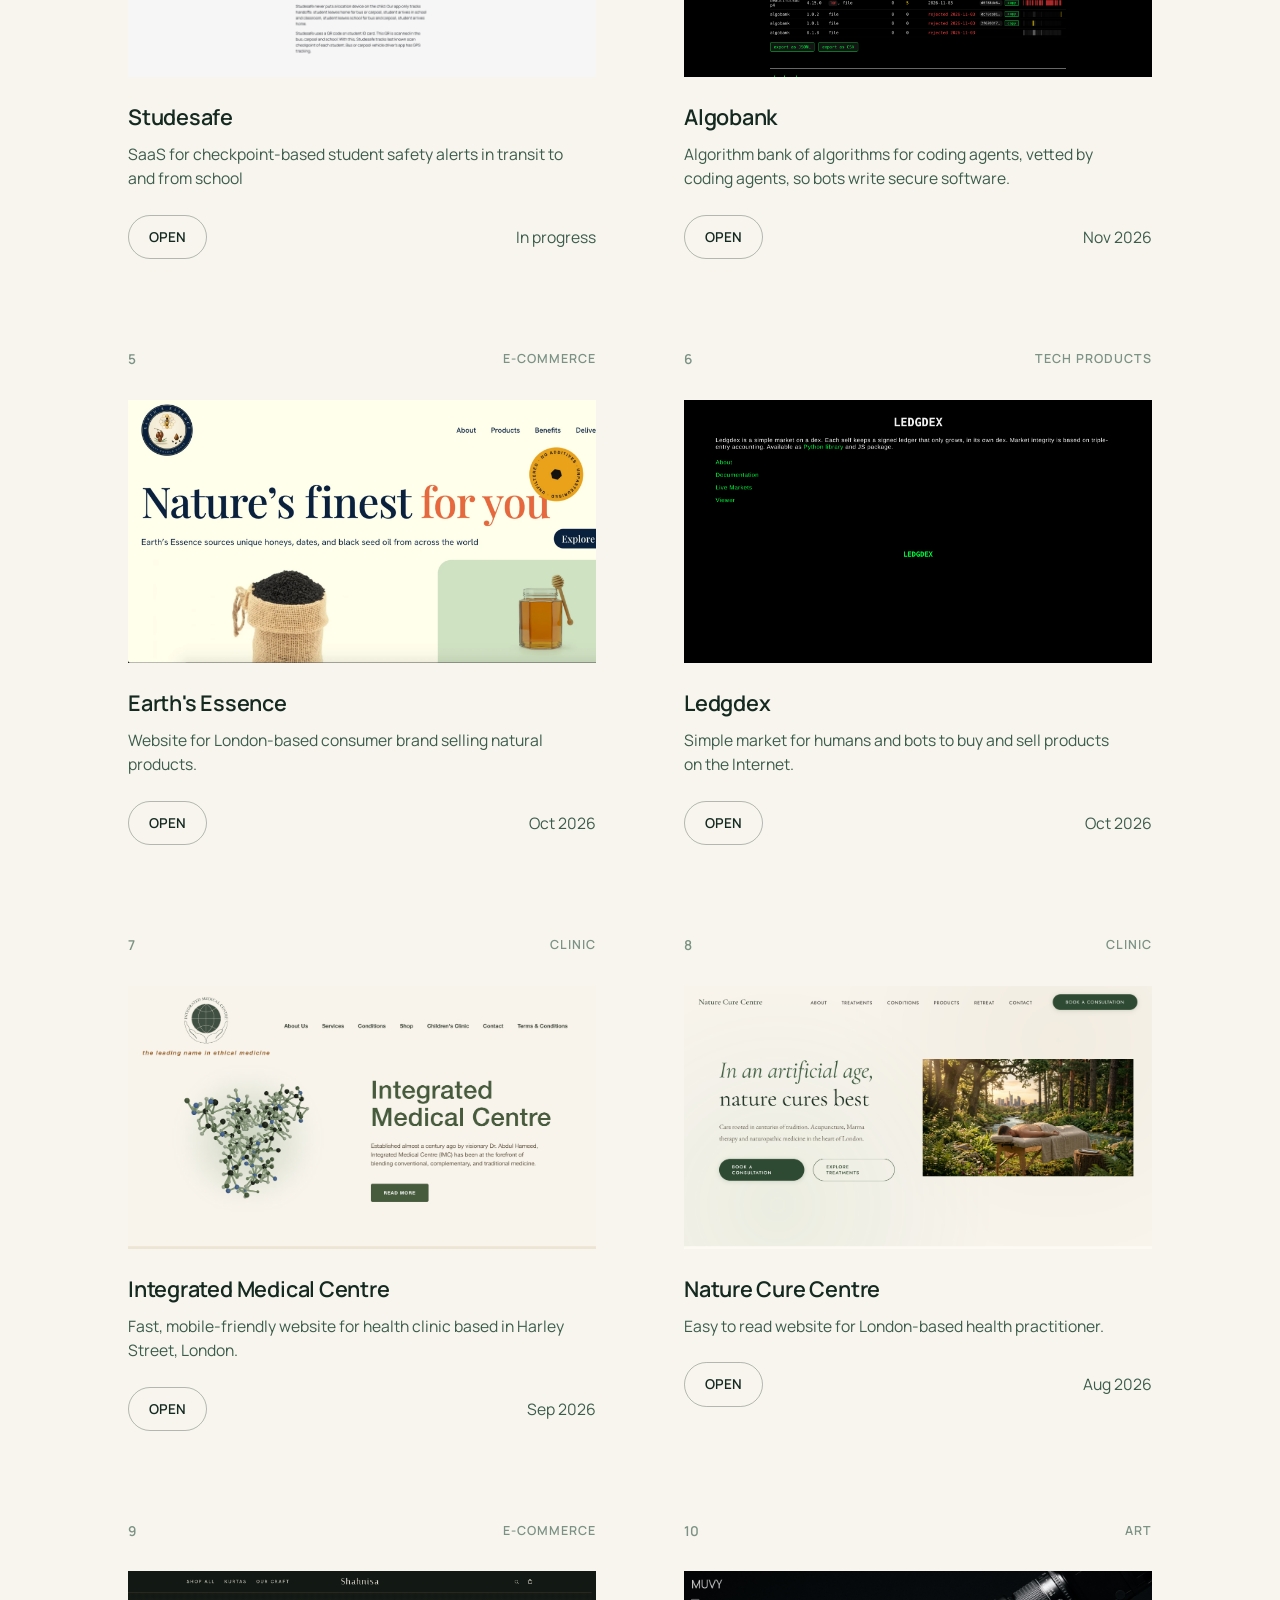
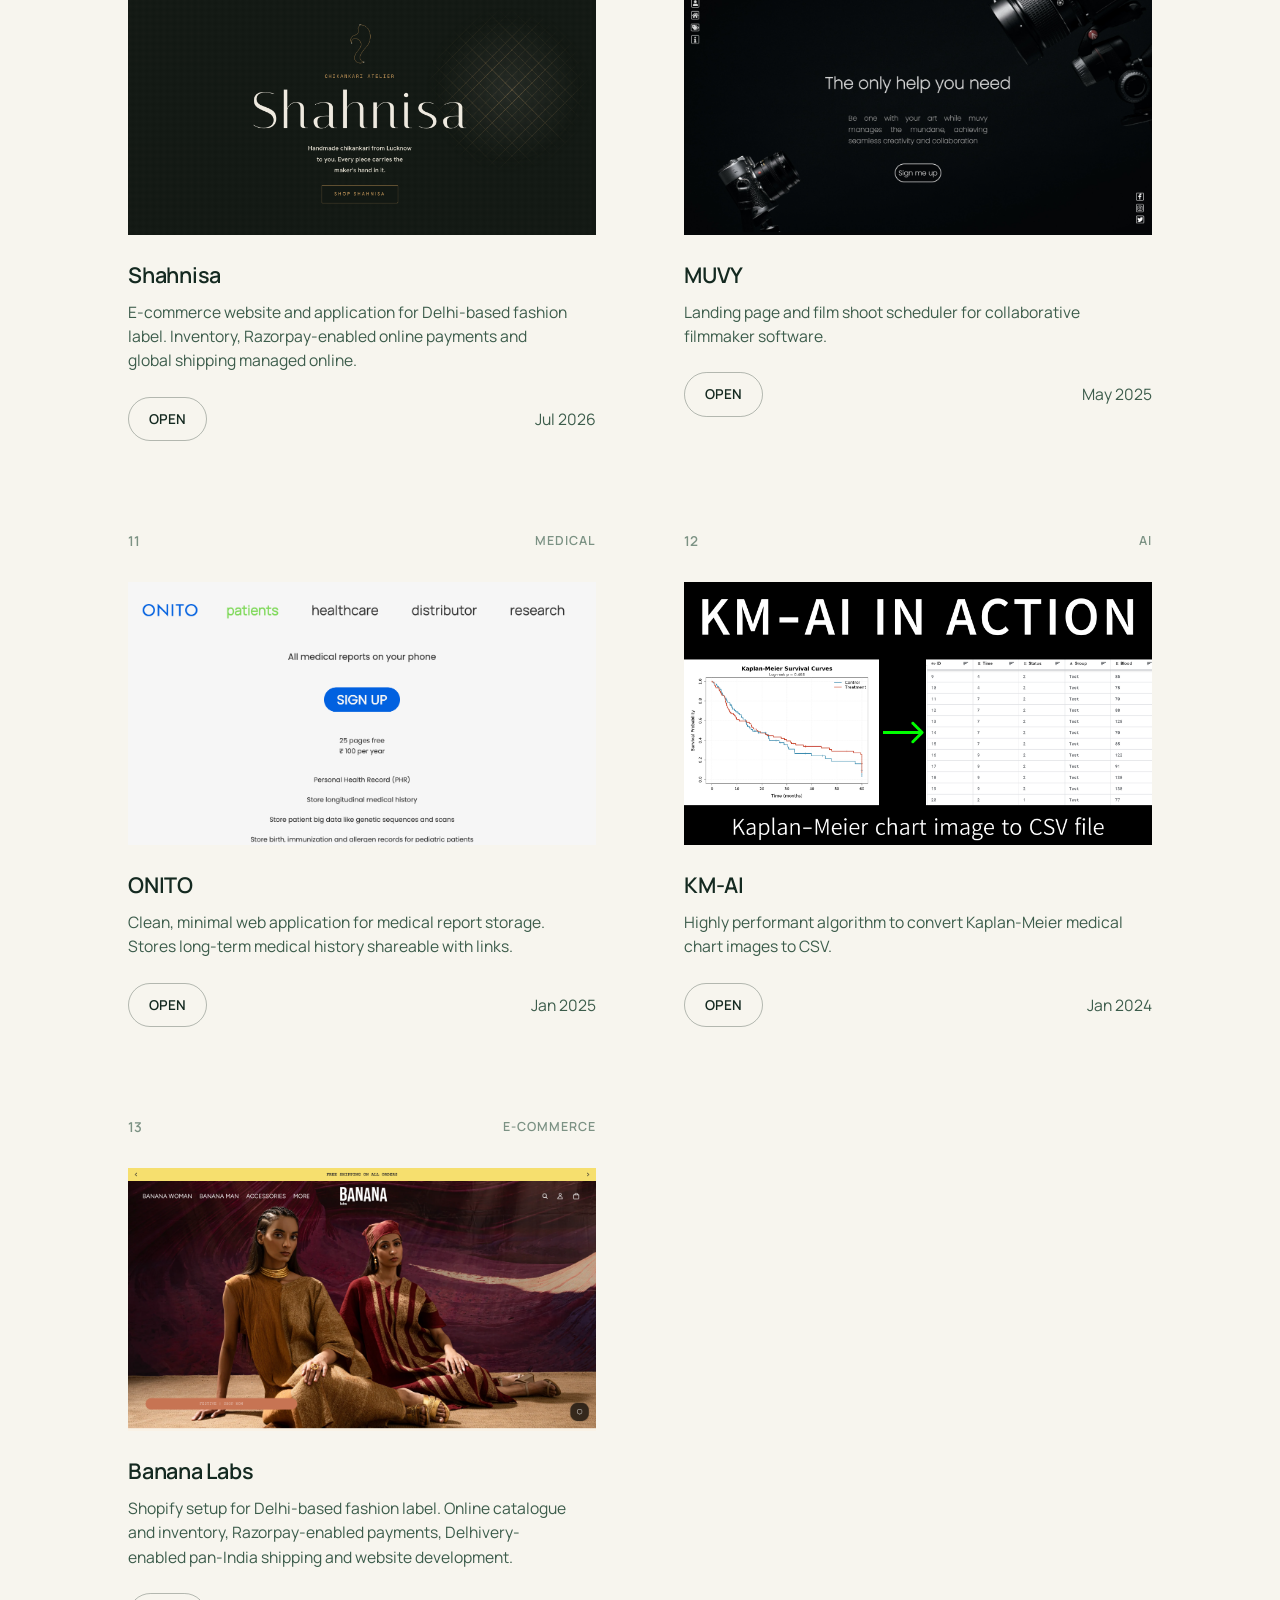
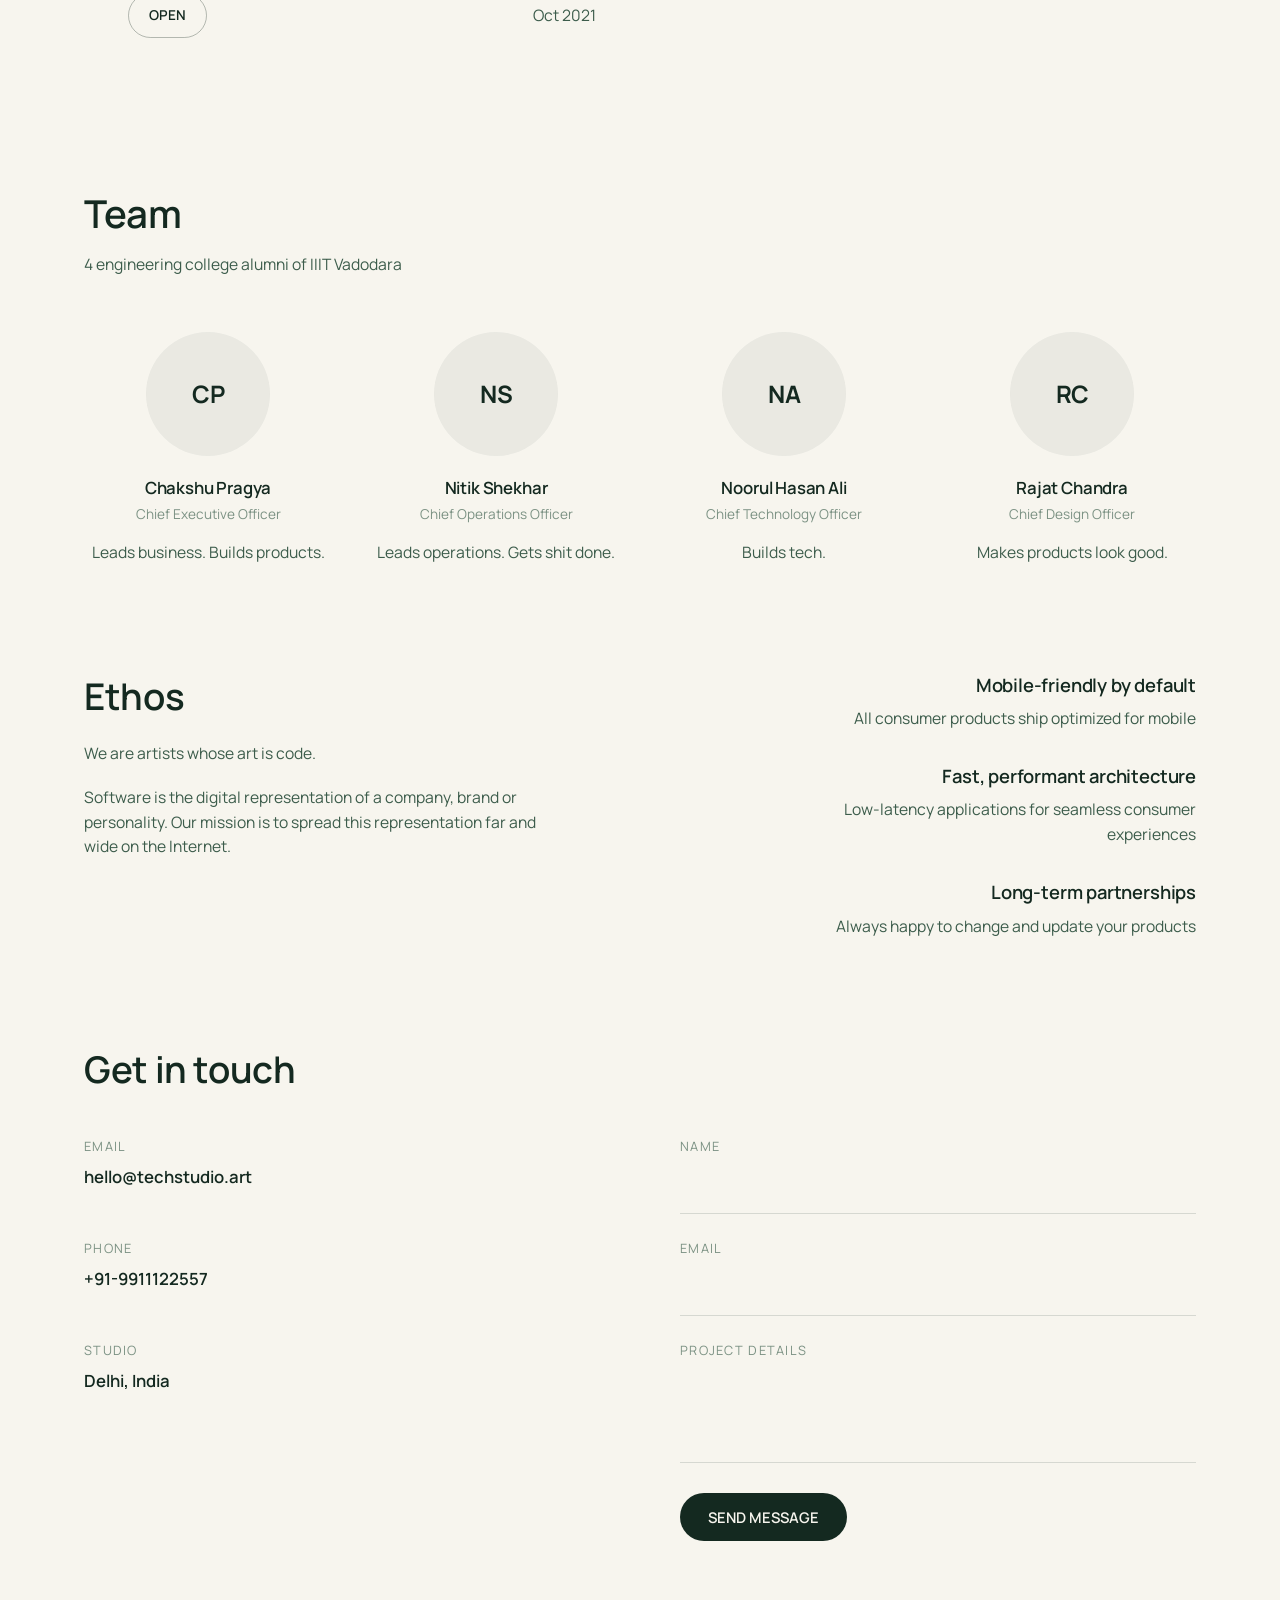
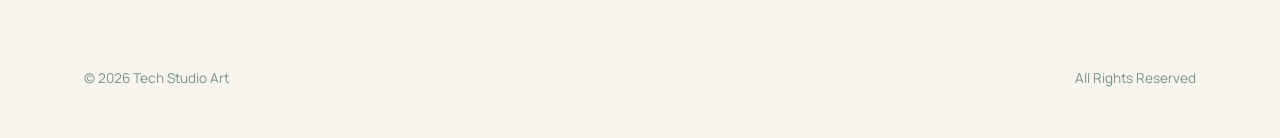
==== commit 82c4b435: "Update Shahnisa screenshot; add Algobank and Interio screenshots Co-Authored-By: Claude Sonnet 5.5 <" ====
--- a/index.html
+++ b/index.html
@@ -89,7 +89,7 @@
 
         <article class="work-item" data-industry="tech">
           <div class="work-item-top"><span class="work-index">2</span><span class="work-tag">Tech Products</span></div>
-          <img class="work-item-img" src="https://placehold.co/800x450?text=Coming+soon" alt="Interio">
+          <img class="work-item-img" src="assets/work/interio.png" alt="Interio">
           <h3>Interio</h3>
           <p>AI kitchen designer tool with custom catalogues for interior designers and furniture companies.</p>
           <div class="work-foot"><a href="https://matrixdex.github.io/interio" class="work-open">OPEN</a><span class="work-date">In progress</span></div>
@@ -105,7 +105,7 @@
 
         <article class="work-item" data-industry="tech">
           <div class="work-item-top"><span class="work-index">4</span><span class="work-tag">Tech Products</span></div>
-          <img class="work-item-img" src="https://placehold.co/800x450?text=Coming+soon" alt="Algobank">
+          <img class="work-item-img" src="assets/work/algobank.png" alt="Algobank">
           <h3>Algobank</h3>
           <p>Algorithm bank of algorithms for coding agents, vetted by coding agents, so bots write secure software.</p>
           <div class="work-foot"><a href="https://matrixdex.github.io/algobank" class="work-open">OPEN</a><span class="work-date">Nov 2026</span></div>
--- a/css/styles.css
+++ b/css/styles.css
@@ -444,11 +444,9 @@
 }
 
 .work-date {
-  font-size: 1.35rem;
-  font-weight: 600;
-  line-height: 1.15;
-  letter-spacing: -0.01em;
-  color: var(--color-heading);
+  font-size: var(--copy-size);
+  line-height: var(--copy-line);
+  color: var(--color-copy);
   text-align: right;
 }
 
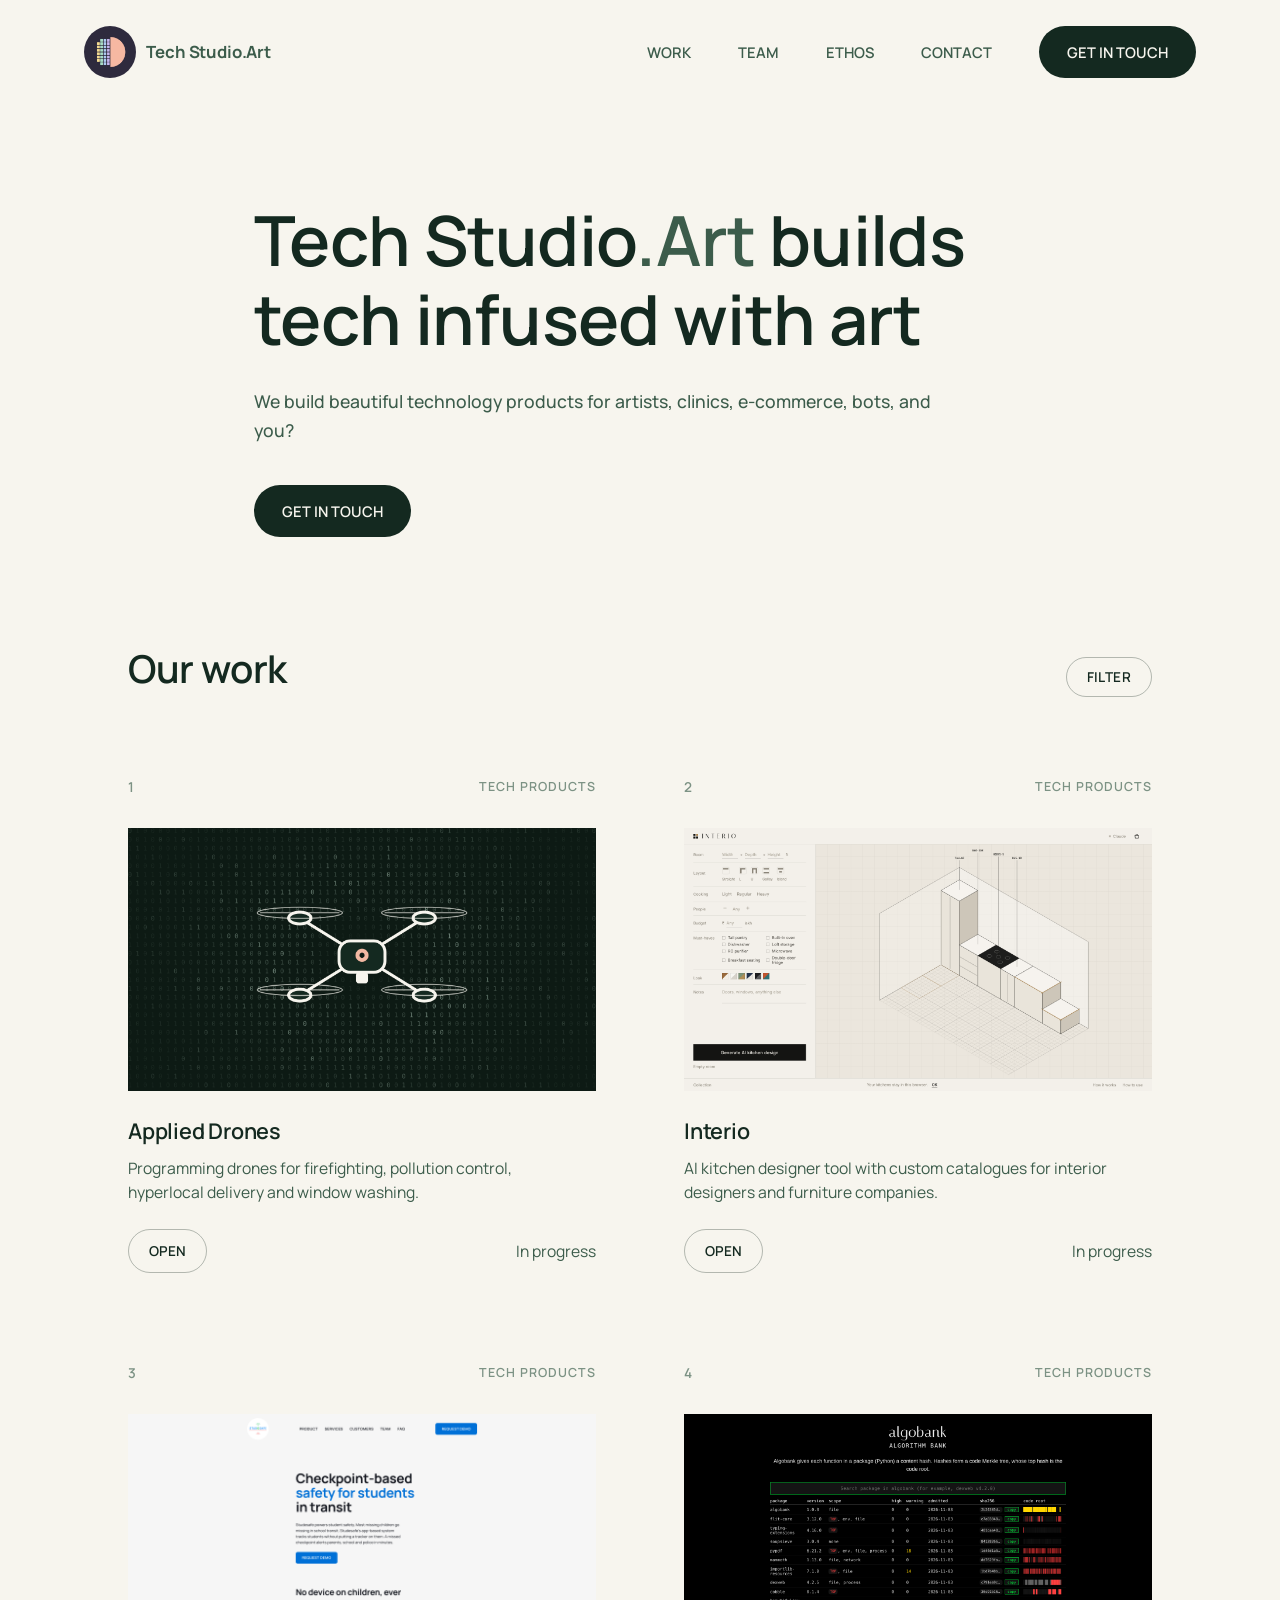
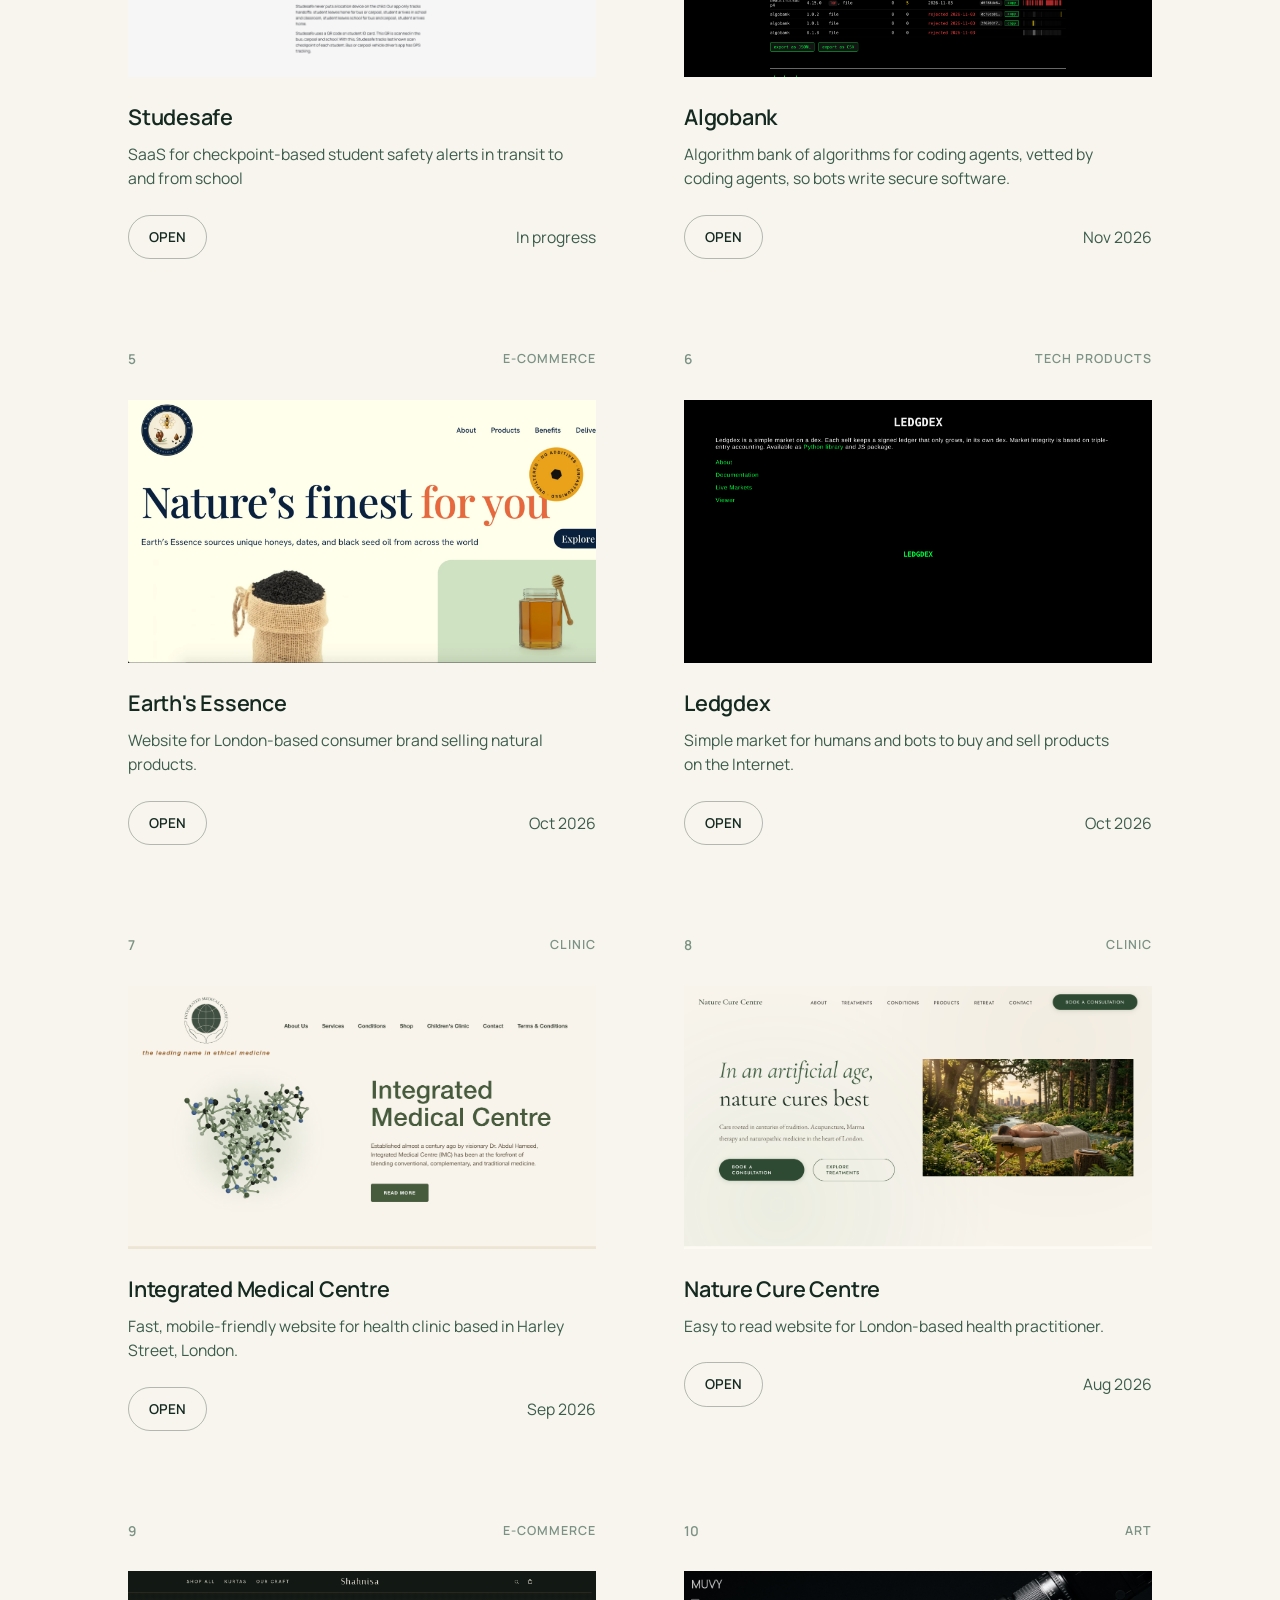
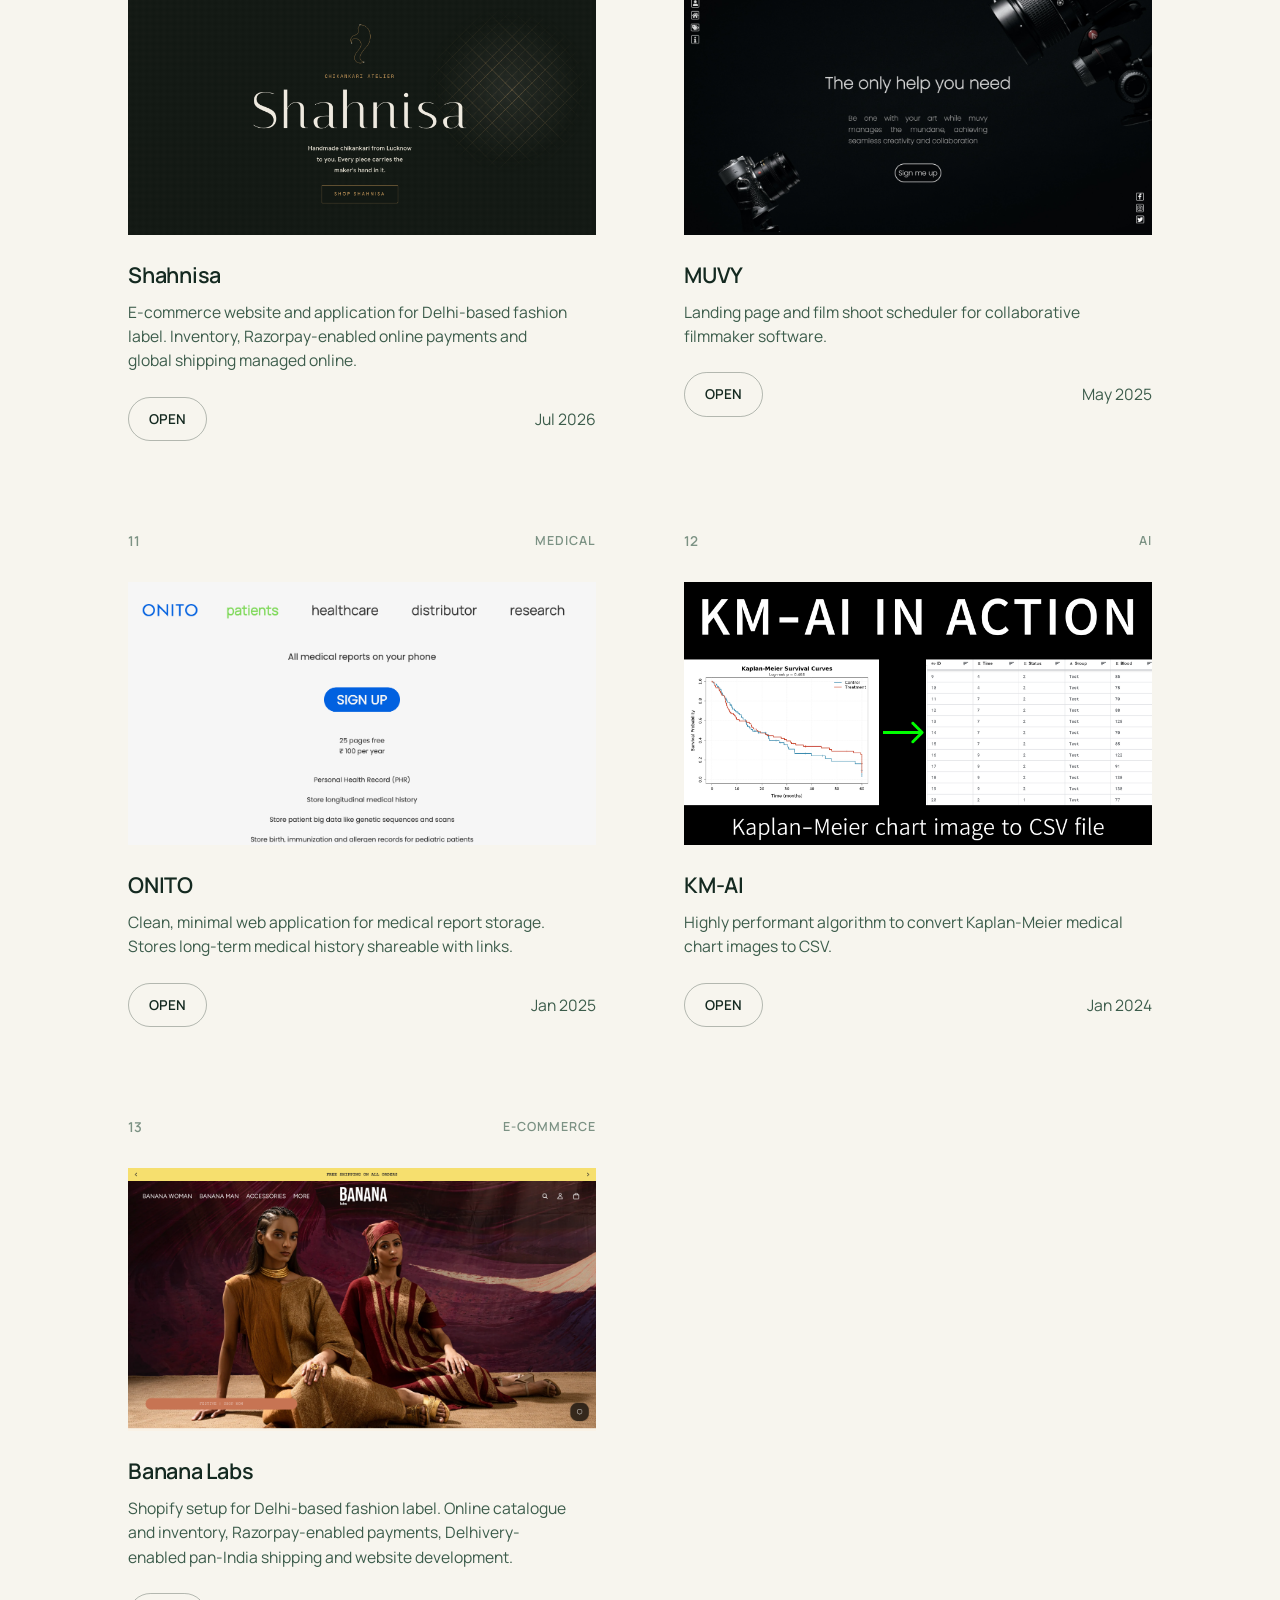
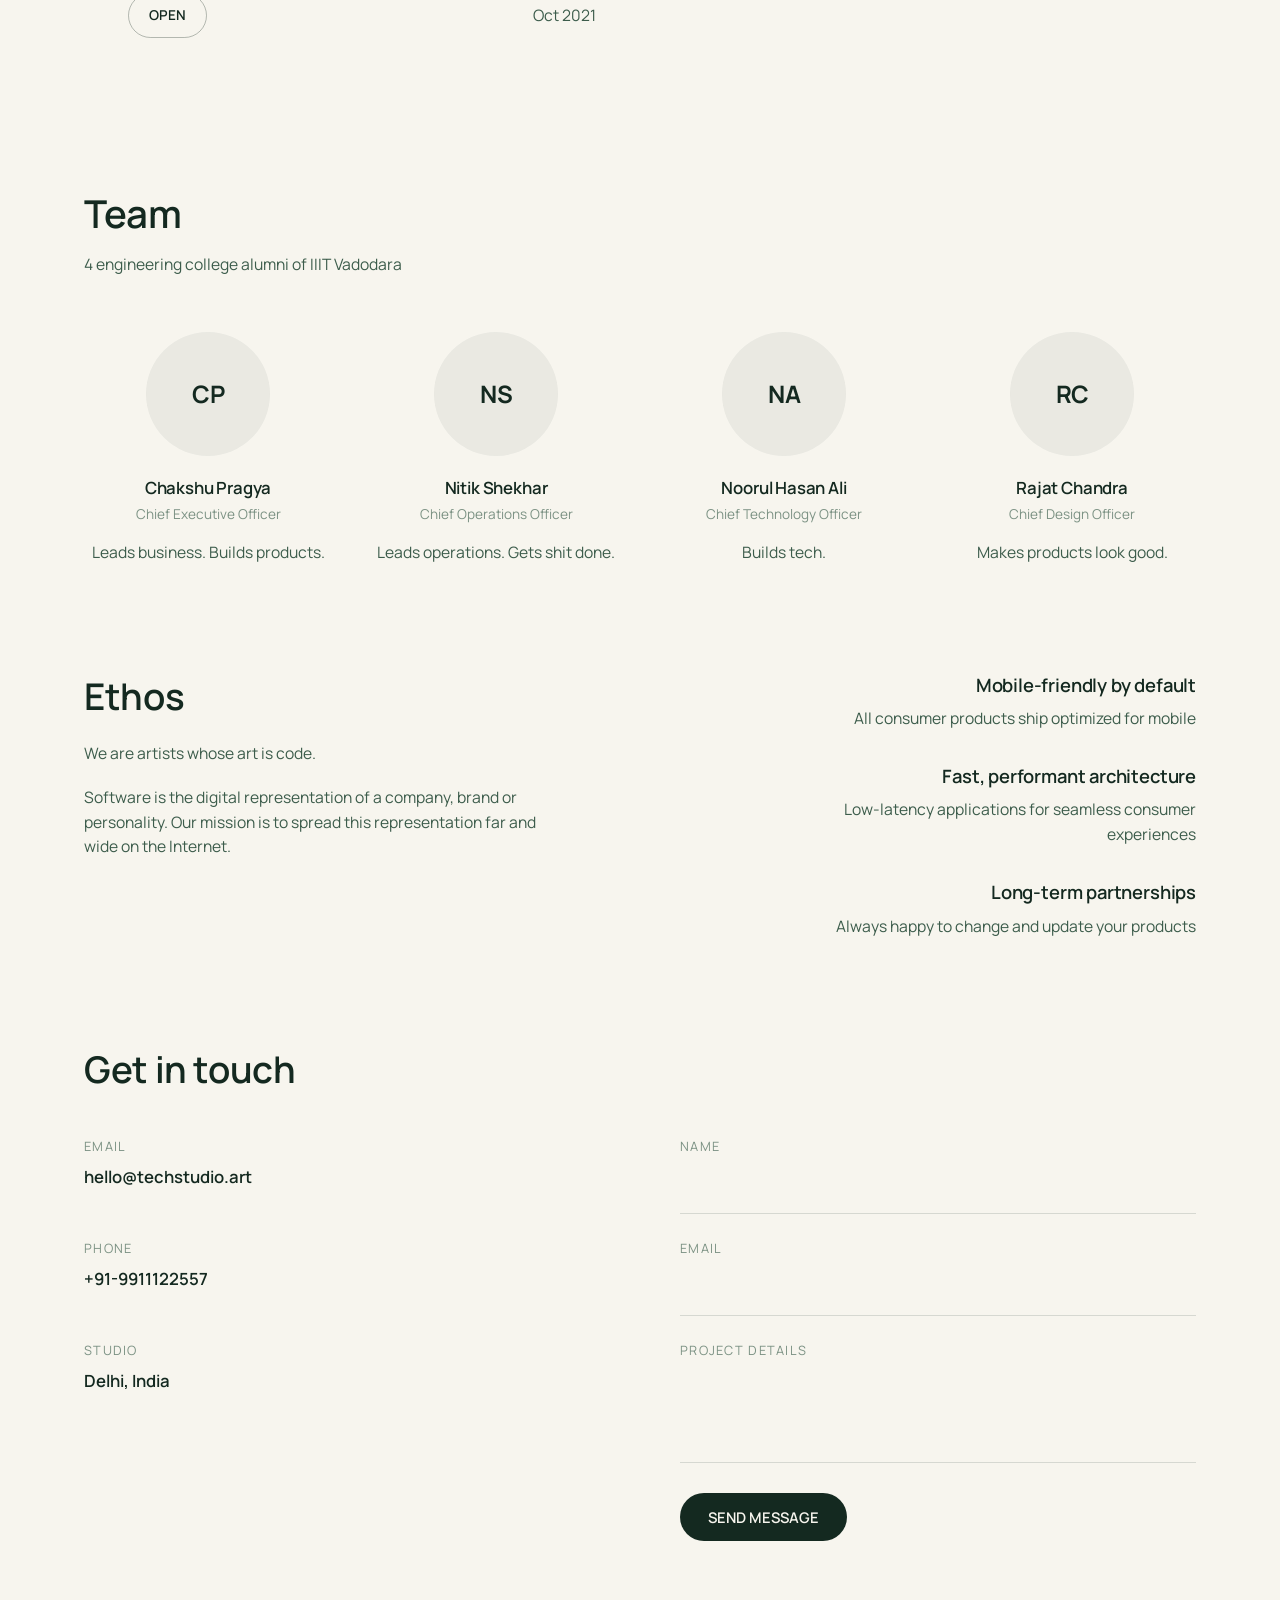
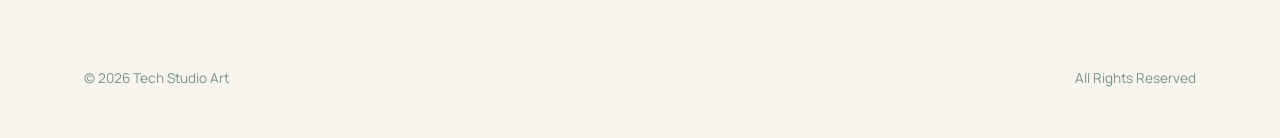
==== commit 3f8f9dd5: "Update hero copy Co-Authored-By: Claude Sonnet 5.5 <noreply@anthropic.com> Claude-Session: https://c" ====
--- a/index.html
+++ b/index.html
@@ -3,7 +3,7 @@
 <head>
 <meta charset="UTF-8">
 <meta name="viewport" content="width=device-width, initial-scale=1.0">
-<title>Tech Studio Art — Technology Builders</title>
+<title>Tech Studio Art - Technology Builders</title>
 <meta name="description" content="Tech Studio Art is a technology development agency building products across art, medical, hospitality, e-commerce, publishing, AI and more.">
 <link rel="canonical" href="https://techstudio.art/">
 <link rel="icon" href="assets/favicon.ico" type="image/x-icon">
@@ -39,7 +39,7 @@
   <header class="hero">
     <div class="container hero-inner">
       <h1>Tech Studio<em>.Art</em> builds tech infused with art</h1>
-      <p>We build beautiful technology products for artists, clinics, e-commerce, hospitality, and you?</p>
+      <p>We build beautiful technology products for artists, clinics, e-commerce, bots, and you?</p>
       <div class="hero-actions">
         <a href="#contact" class="btn btn-primary">GET IN TOUCH</a>
       </div>
--- a/css/styles.css
+++ b/css/styles.css
@@ -1,5 +1,5 @@
 /* ============================================
-   Tech Studio Art — Design System
+   Tech Studio Art - Design System
    Single background, single font, minimal palette.
    Change the variables below to reflect across the whole site.
    ============================================ */
@@ -7,9 +7,9 @@
 :root {
   /* -- Core palette (edit here to re-theme the whole site) -- */
   --color-bg: #f7f5ee;          /* single background color for entire site */
-  --color-copy: #3c5c4b;        /* copy text color (1 color for all body copy) — dark green */
-  --color-heading: #142920;     /* heading color, also used on buttons — deep dark green */
-  --color-muted: #7c9284;       /* secondary/faint text — dividers, labels, meta */
+  --color-copy: #3c5c4b;        /* copy text color (1 color for all body copy) - dark green */
+  --color-heading: #142920;     /* heading color, also used on buttons - deep dark green */
+  --color-muted: #7c9284;       /* secondary/faint text - dividers, labels, meta */
   --color-accent: #142920;      /* accent = same as heading, kept as its own var for clarity */
 
   /* -- Derived tints (kept relative to the palette above, no new hardcoded colors) -- */
@@ -802,7 +802,8 @@
   padding: 0 0 55px;
 }
 
-.drone-visual img {
+.drone-visual canvas {
+  display: block;
   width: 100%;
   aspect-ratio: 16 / 9;
   object-fit: cover;
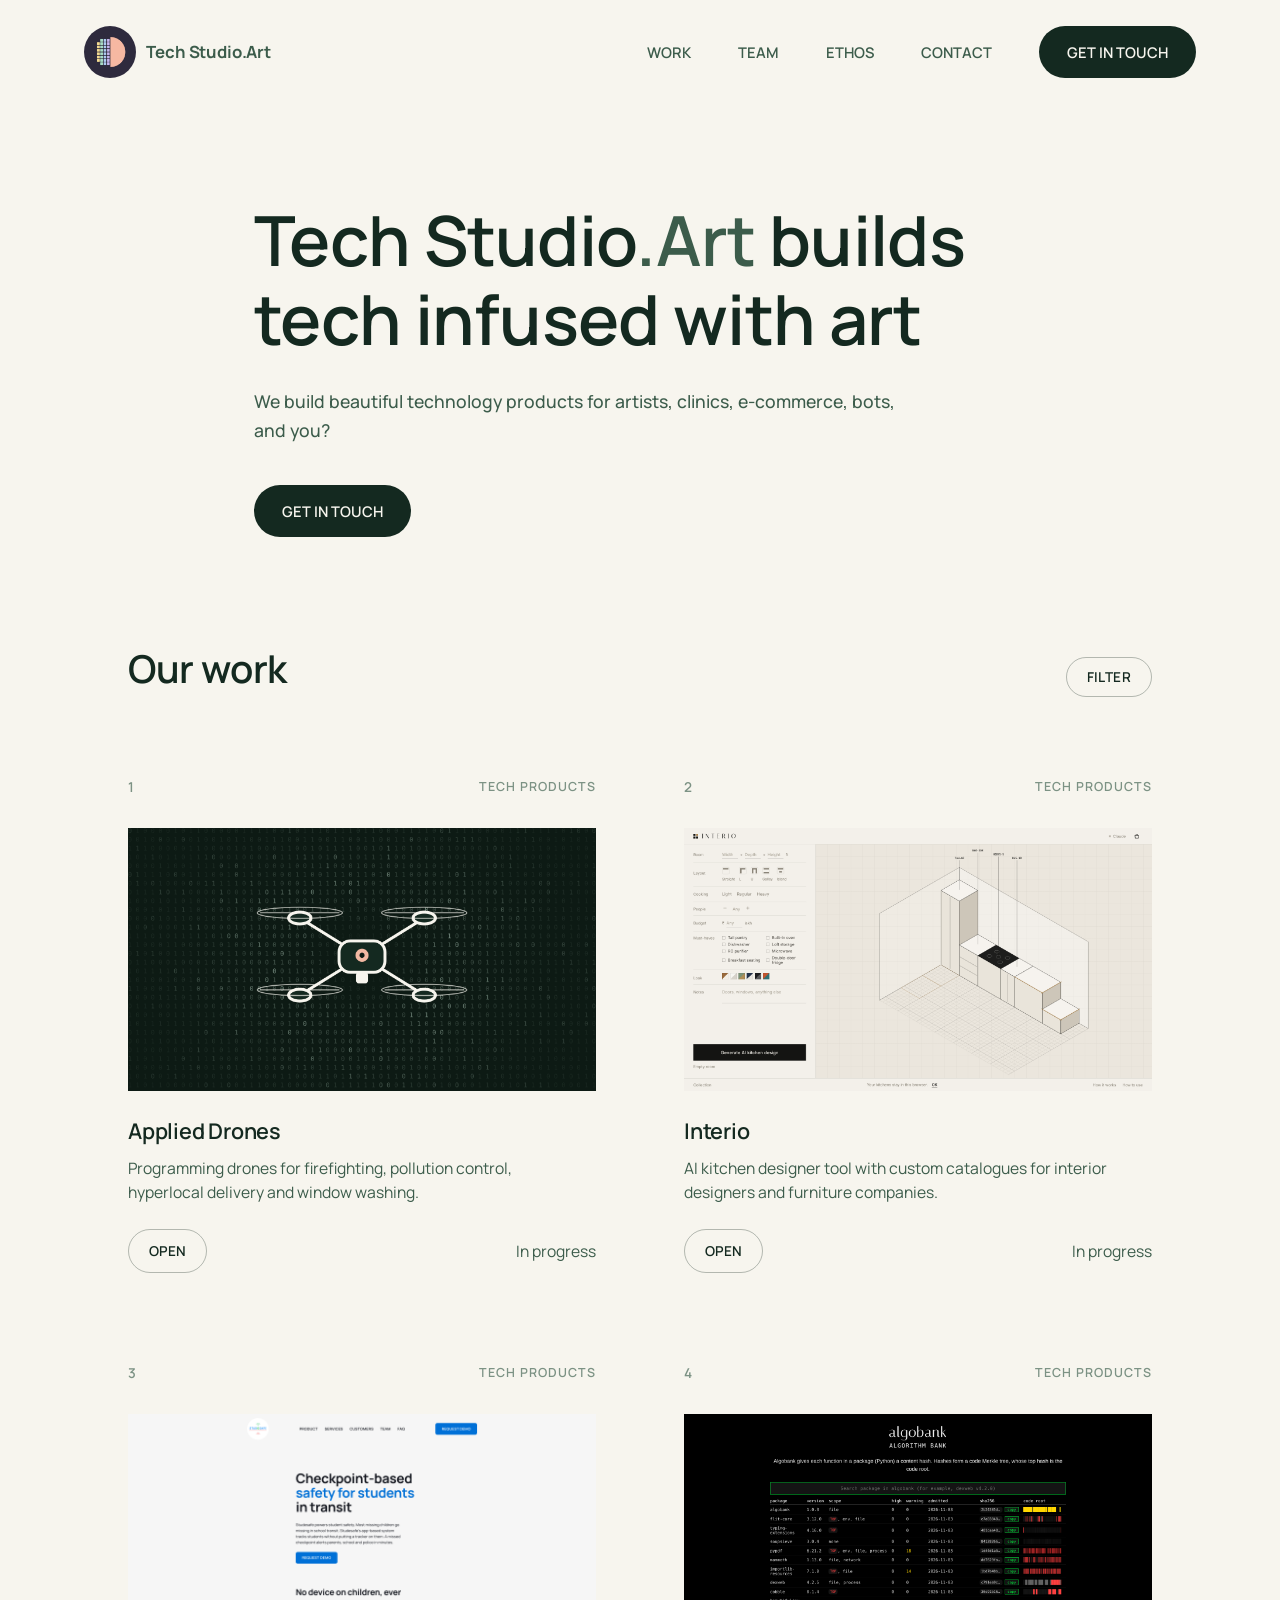
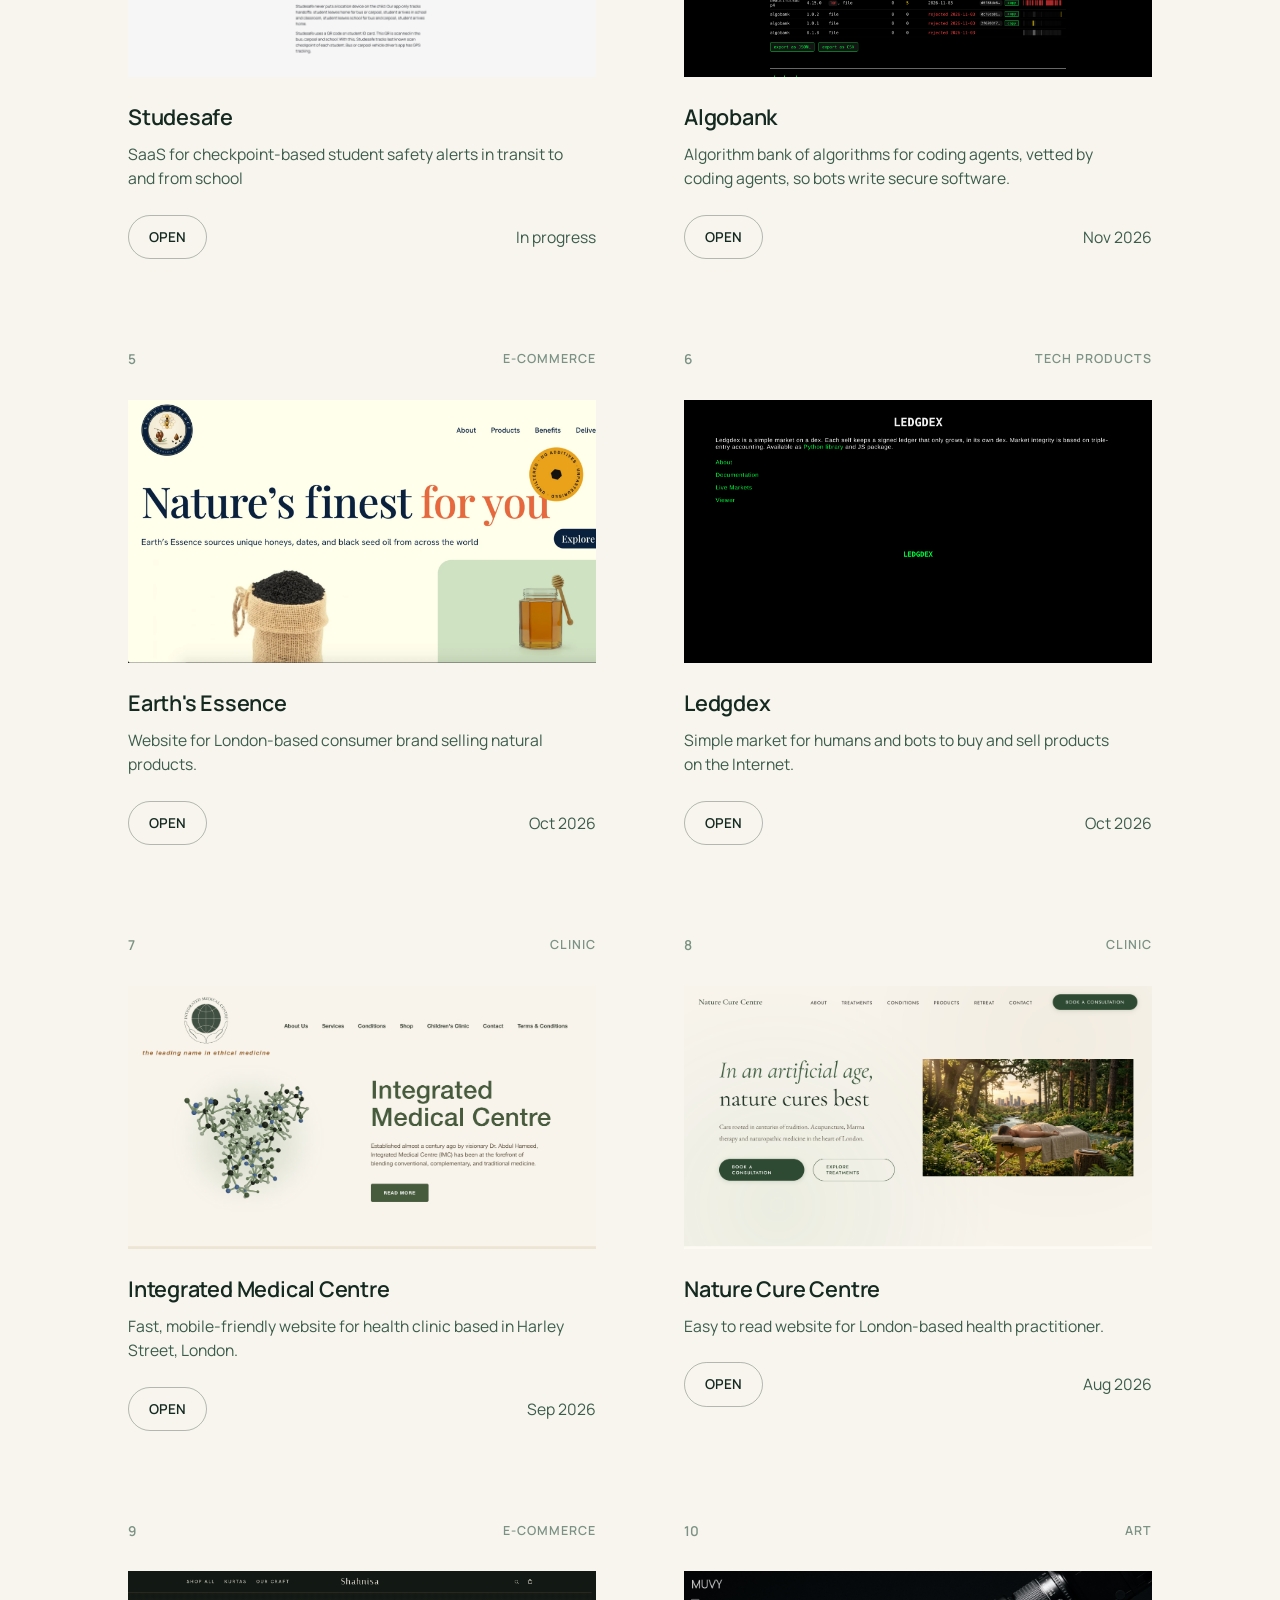
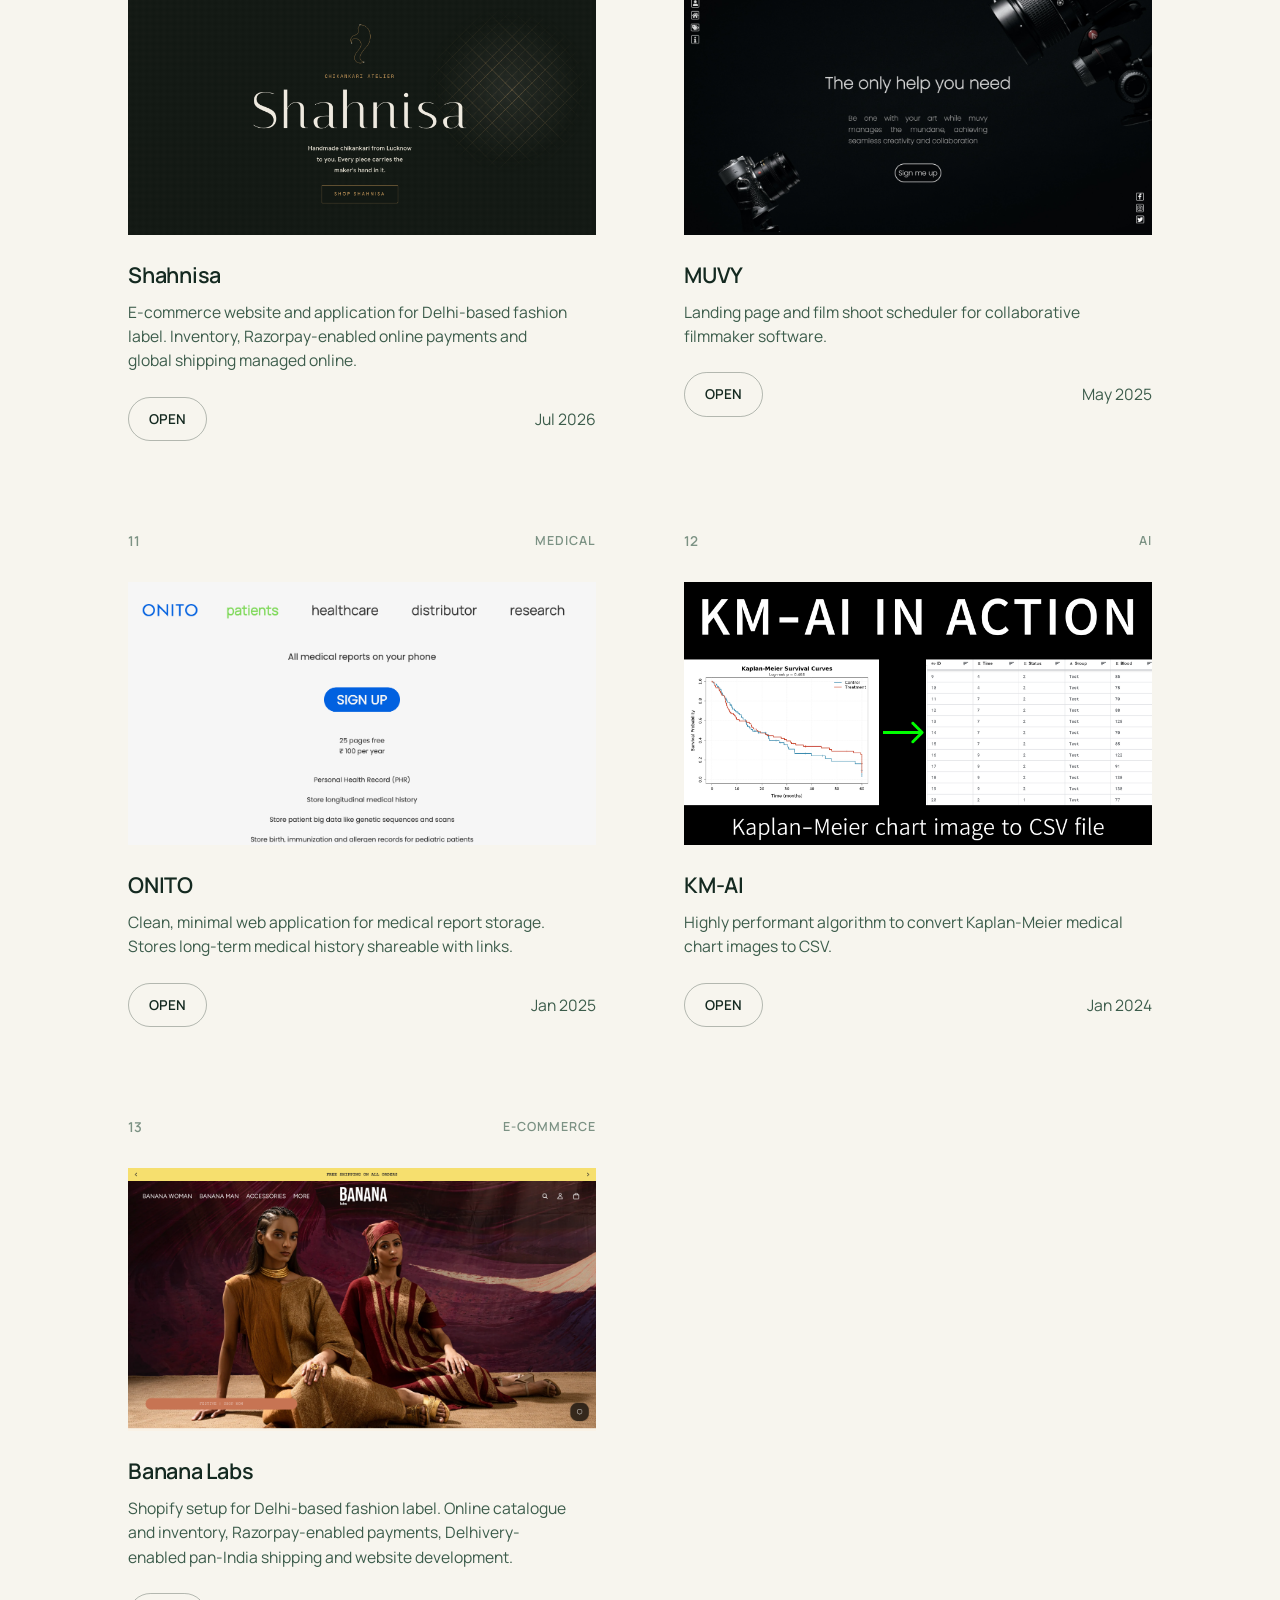
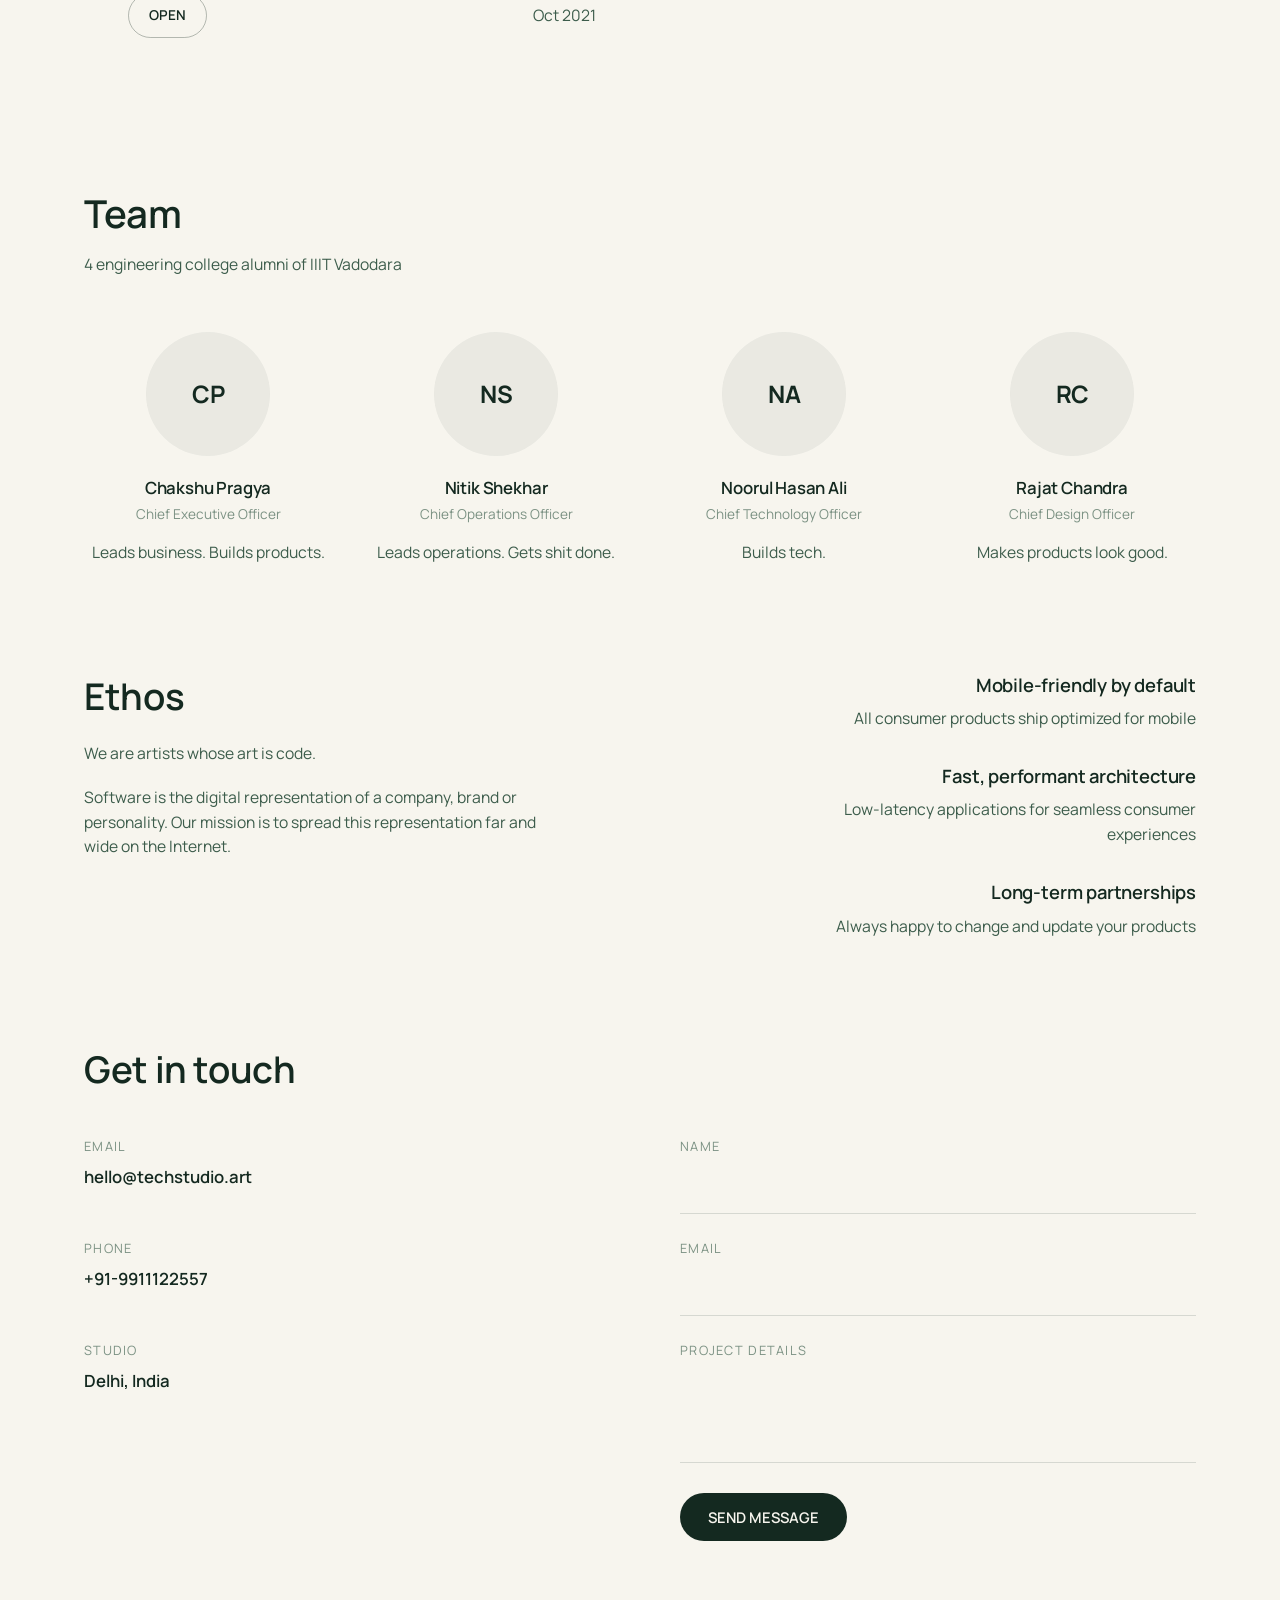
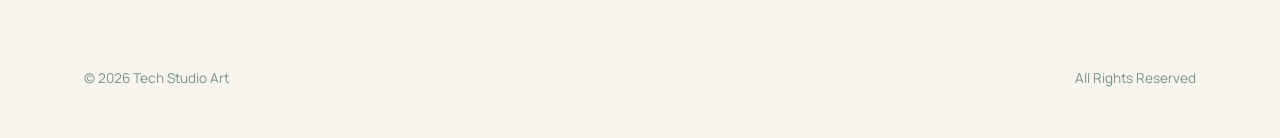
==== commit c9fb24c7: "Put 'and you?' on its own line in hero Co-Authored-By: Claude Sonnet 5.5 <noreply@anthropic.com> Cla" ====
--- a/index.html
+++ b/index.html
@@ -39,7 +39,7 @@
   <header class="hero">
     <div class="container hero-inner">
       <h1>Tech Studio<em>.Art</em> builds tech infused with art</h1>
-      <p>We build beautiful technology products for artists, clinics, e-commerce, bots, and you?</p>
+      <p>We build beautiful technology products for artists, clinics, e-commerce, bots,<br>and you?</p>
       <div class="hero-actions">
         <a href="#contact" class="btn btn-primary">GET IN TOUCH</a>
       </div>
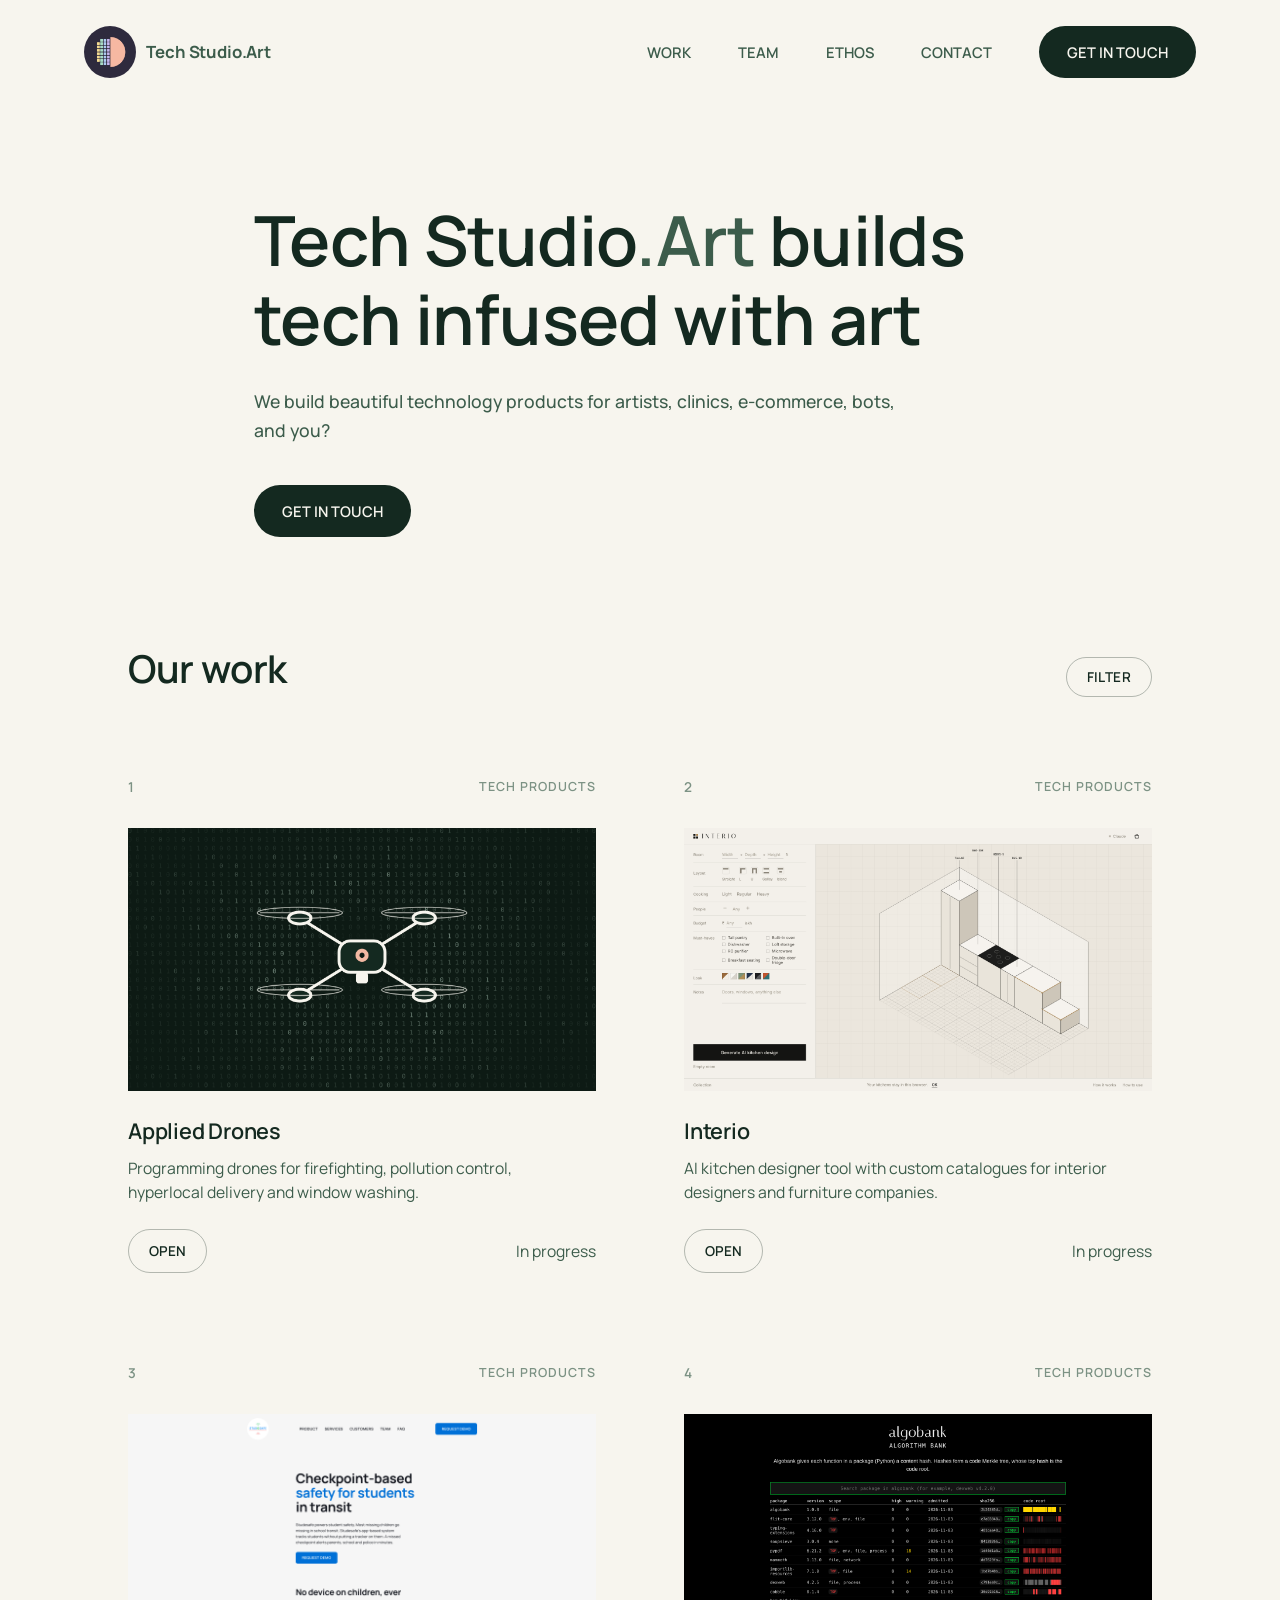
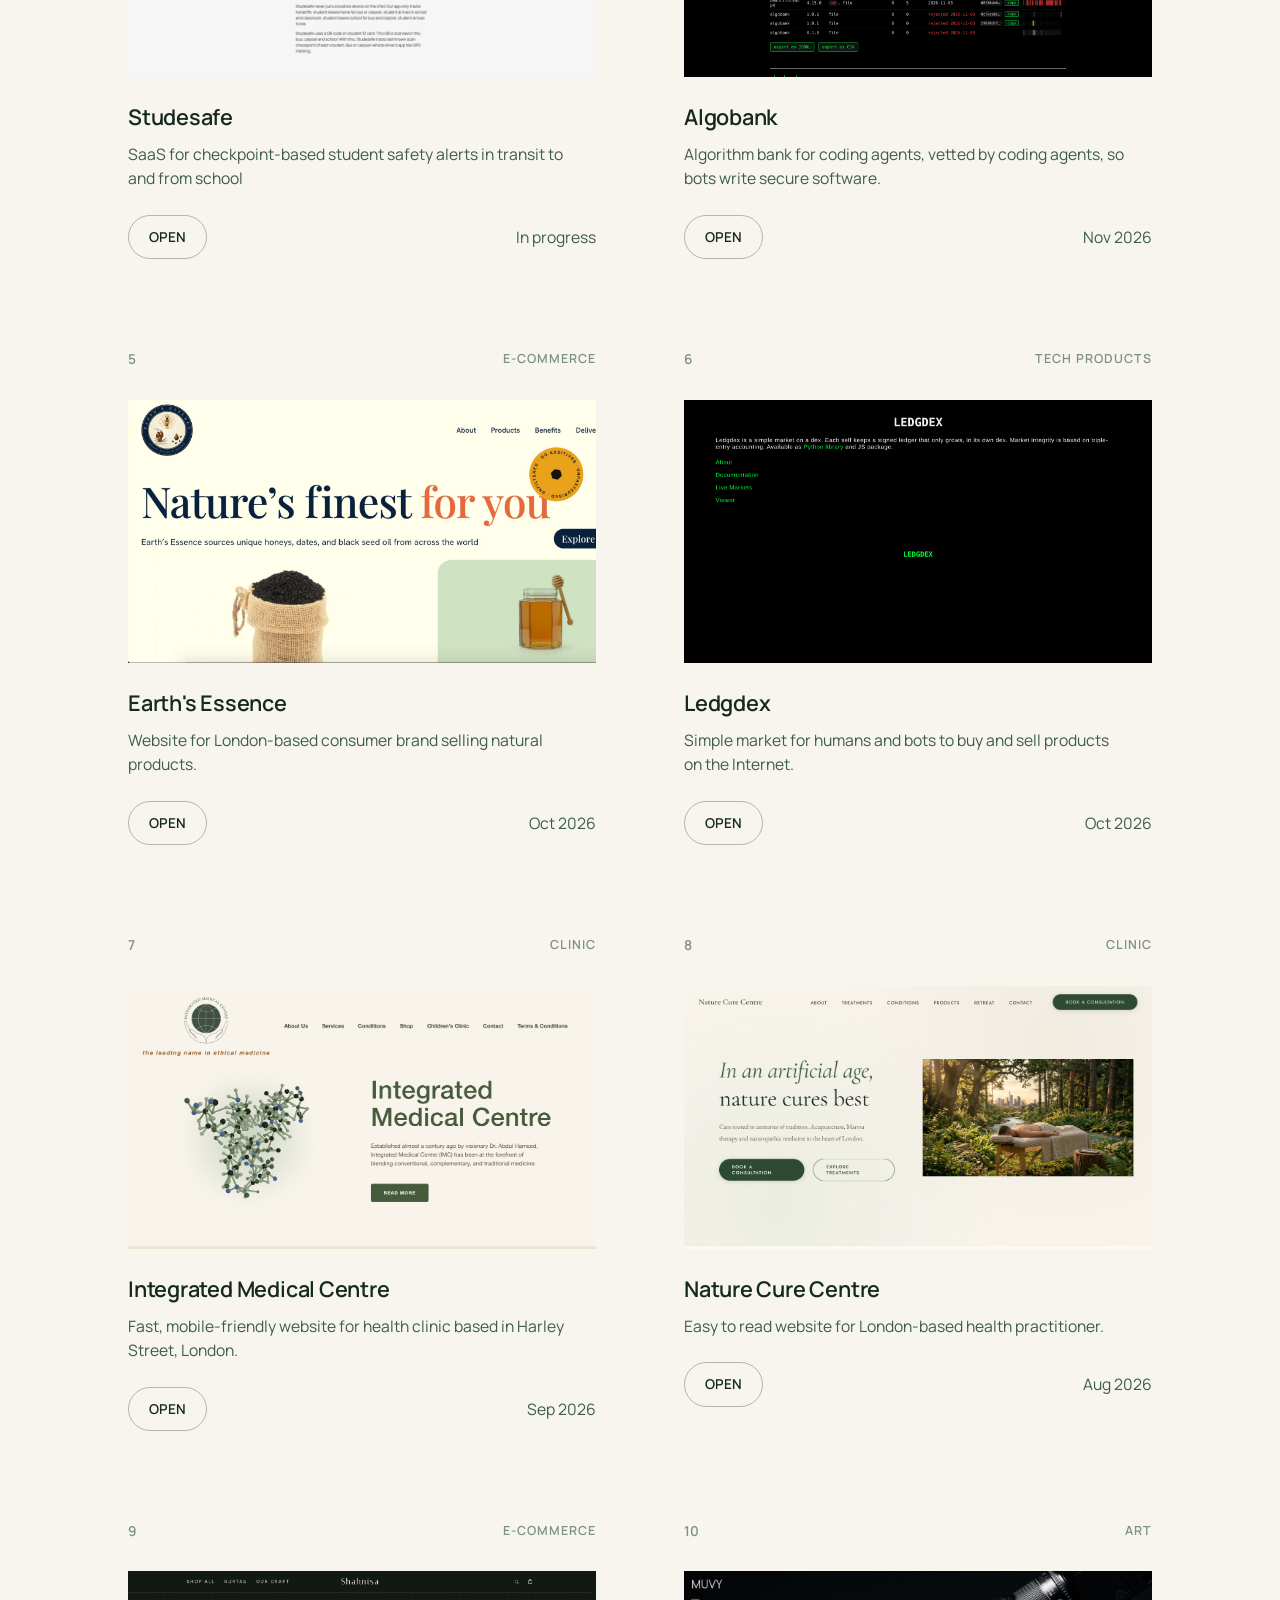
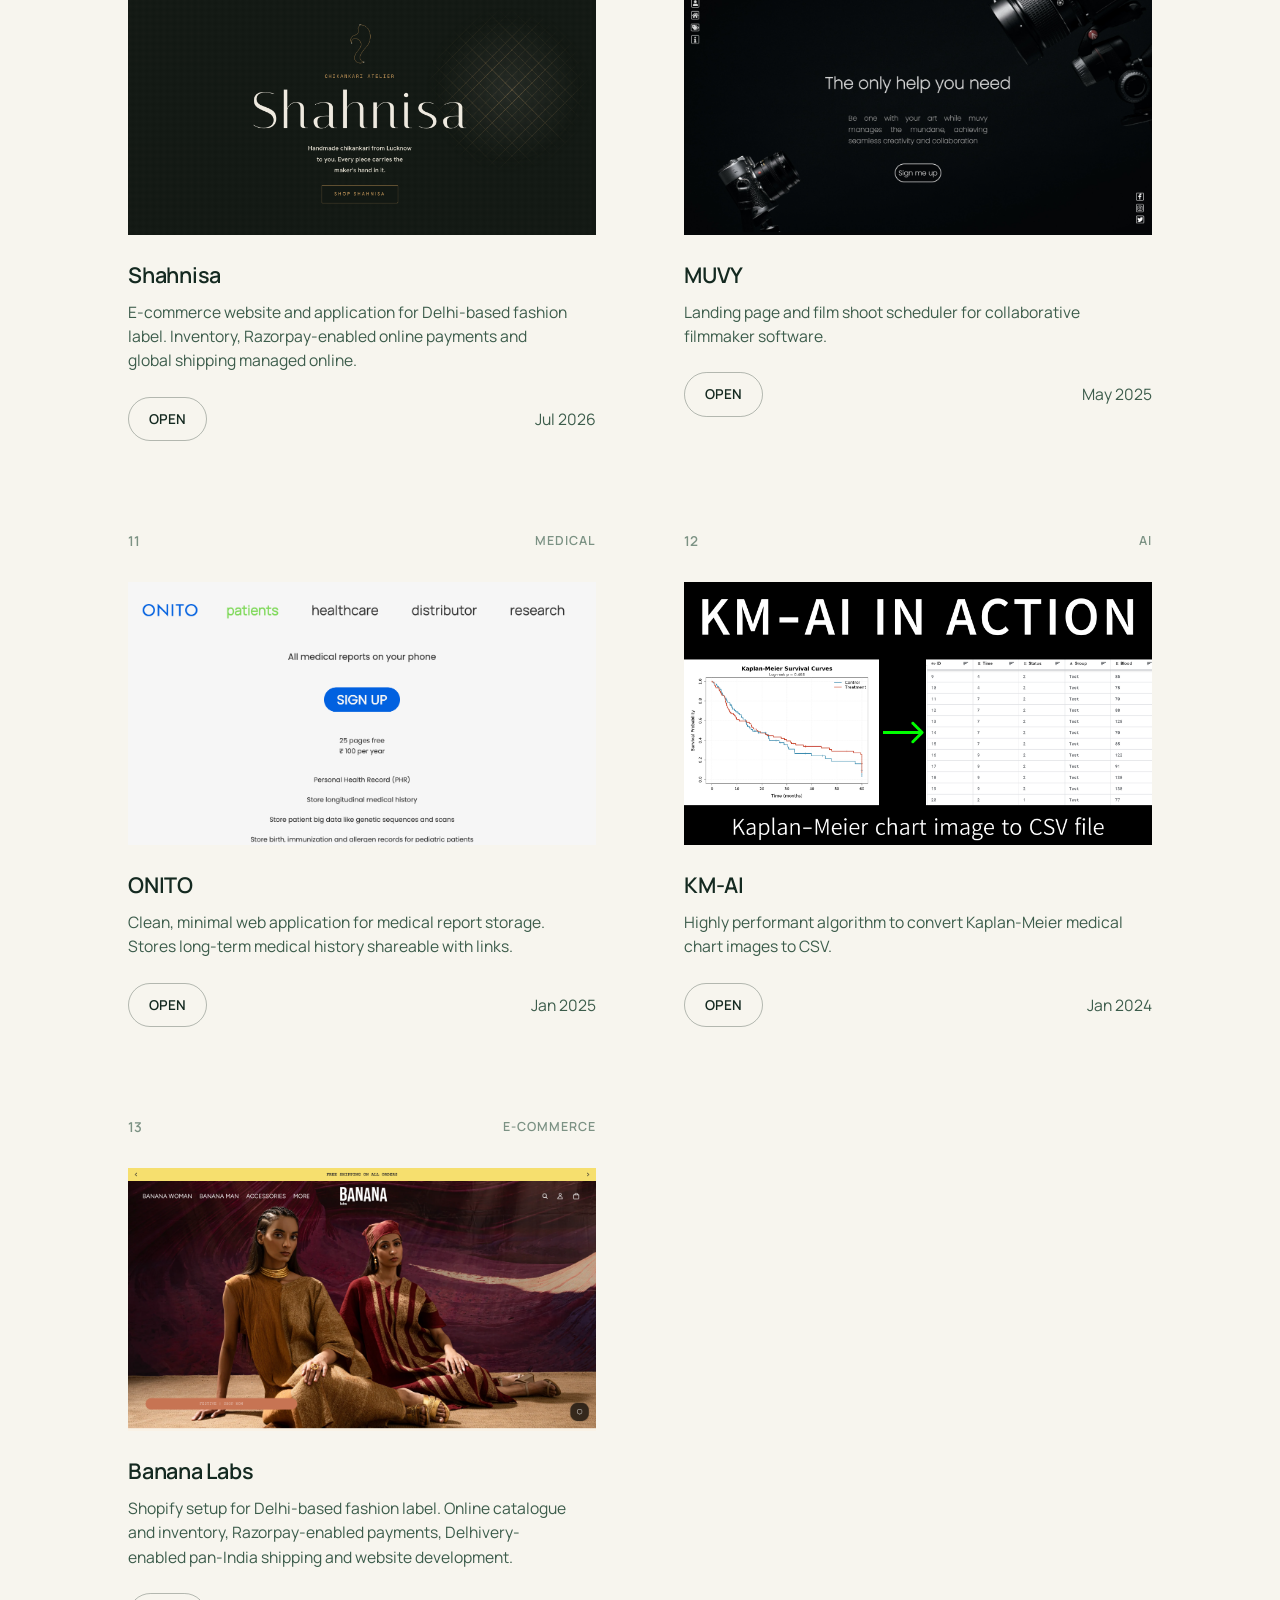
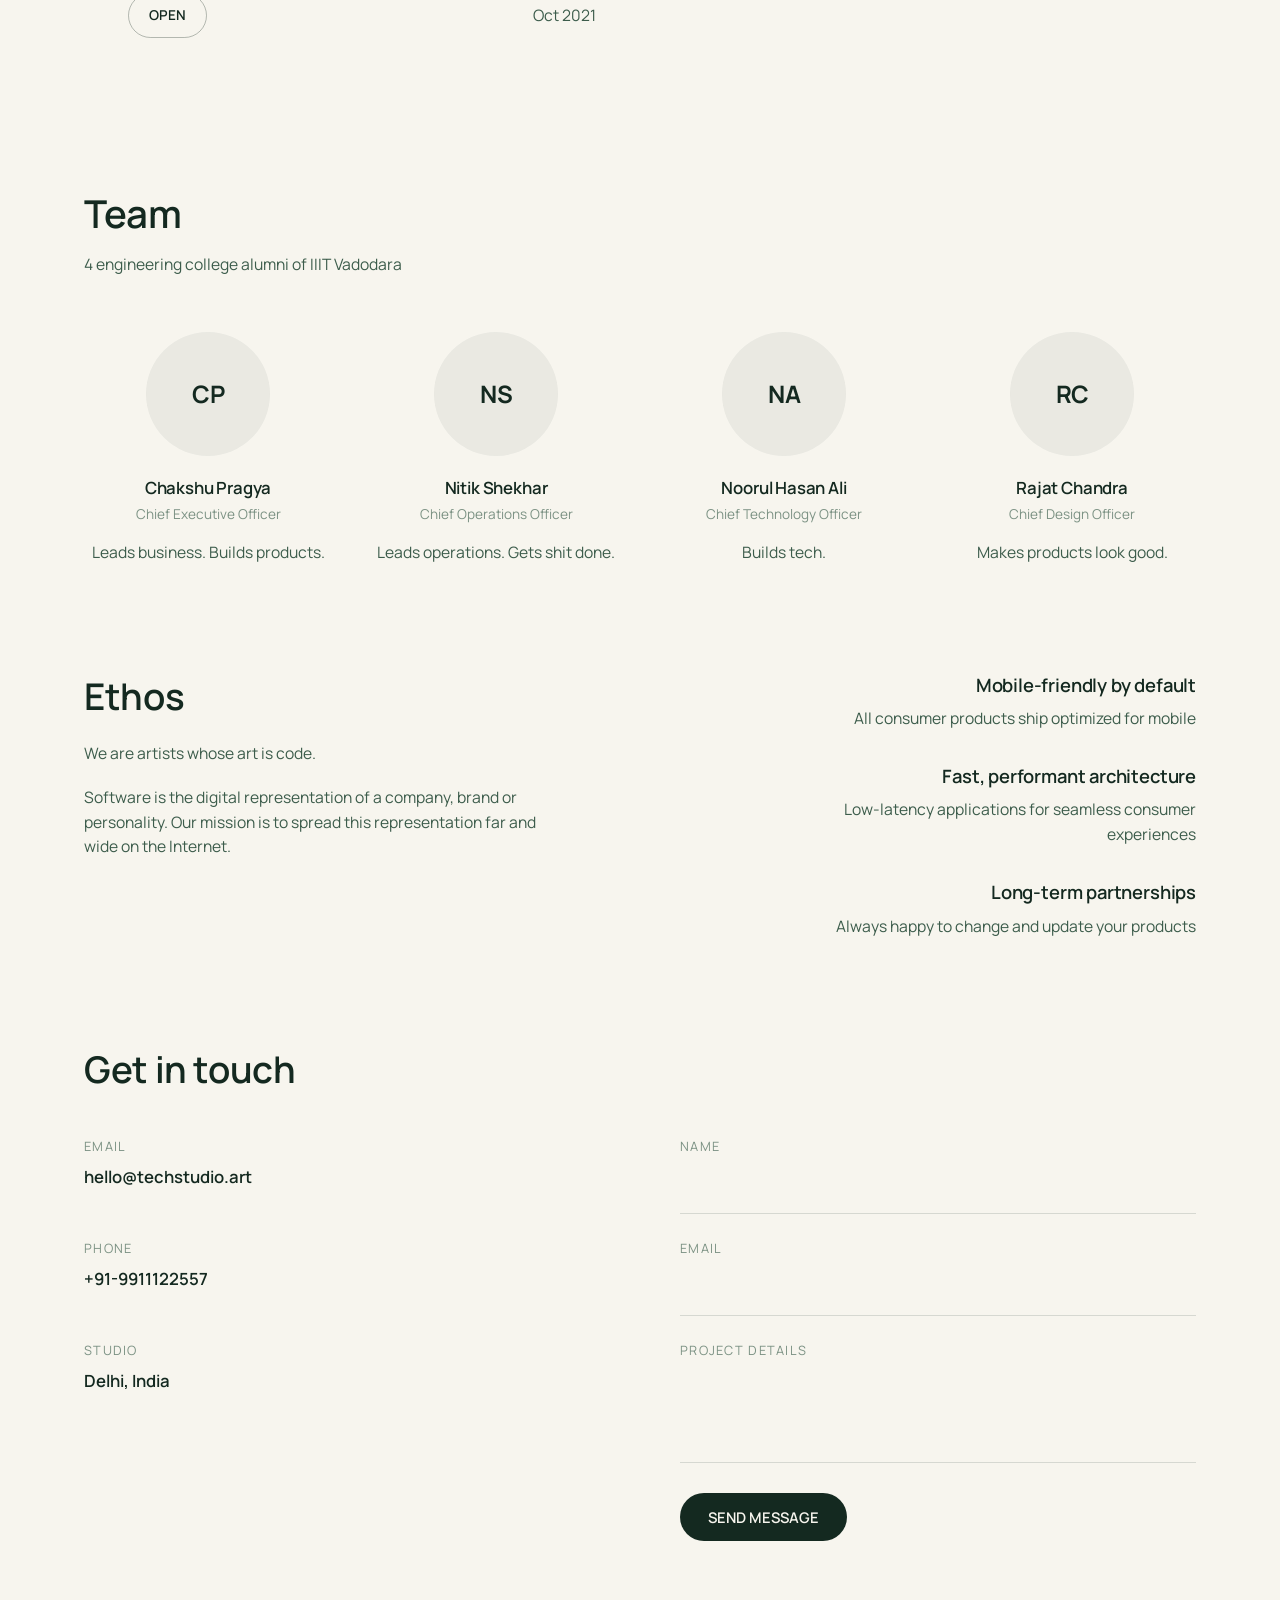
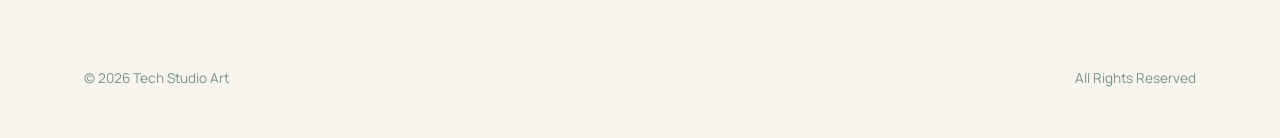
==== commit e0137e9e: "Shorten Algobank description Co-Authored-By: Claude Sonnet 5.5 <noreply@anthropic.com> Claude-Sessio" ====
--- a/index.html
+++ b/index.html
@@ -39,7 +39,7 @@
   <header class="hero">
     <div class="container hero-inner">
       <h1>Tech Studio<em>.Art</em> builds tech infused with art</h1>
-      <p>We build beautiful technology products for artists, clinics, e-commerce, bots,<br>and you?</p>
+      <p>We build beautiful technology products for artists, clinics, e-commerce, bots, <br class="hero-br">and you?</p>
       <div class="hero-actions">
         <a href="#contact" class="btn btn-primary">GET IN TOUCH</a>
       </div>
@@ -107,7 +107,7 @@
           <div class="work-item-top"><span class="work-index">4</span><span class="work-tag">Tech Products</span></div>
           <img class="work-item-img" src="assets/work/algobank.png" alt="Algobank">
           <h3>Algobank</h3>
-          <p>Algorithm bank of algorithms for coding agents, vetted by coding agents, so bots write secure software.</p>
+          <p>Algorithm bank for coding agents, vetted by coding agents, so bots write secure software.</p>
           <div class="work-foot"><a href="https://matrixdex.github.io/algobank" class="work-open">OPEN</a><span class="work-date">Nov 2026</span></div>
         </article>
 
--- a/css/styles.css
+++ b/css/styles.css
@@ -843,3 +843,9 @@
     gap: 36px;
   }
 }
+
+@media (max-width: 900px) {
+  .hero-br {
+    display: none;
+  }
+}
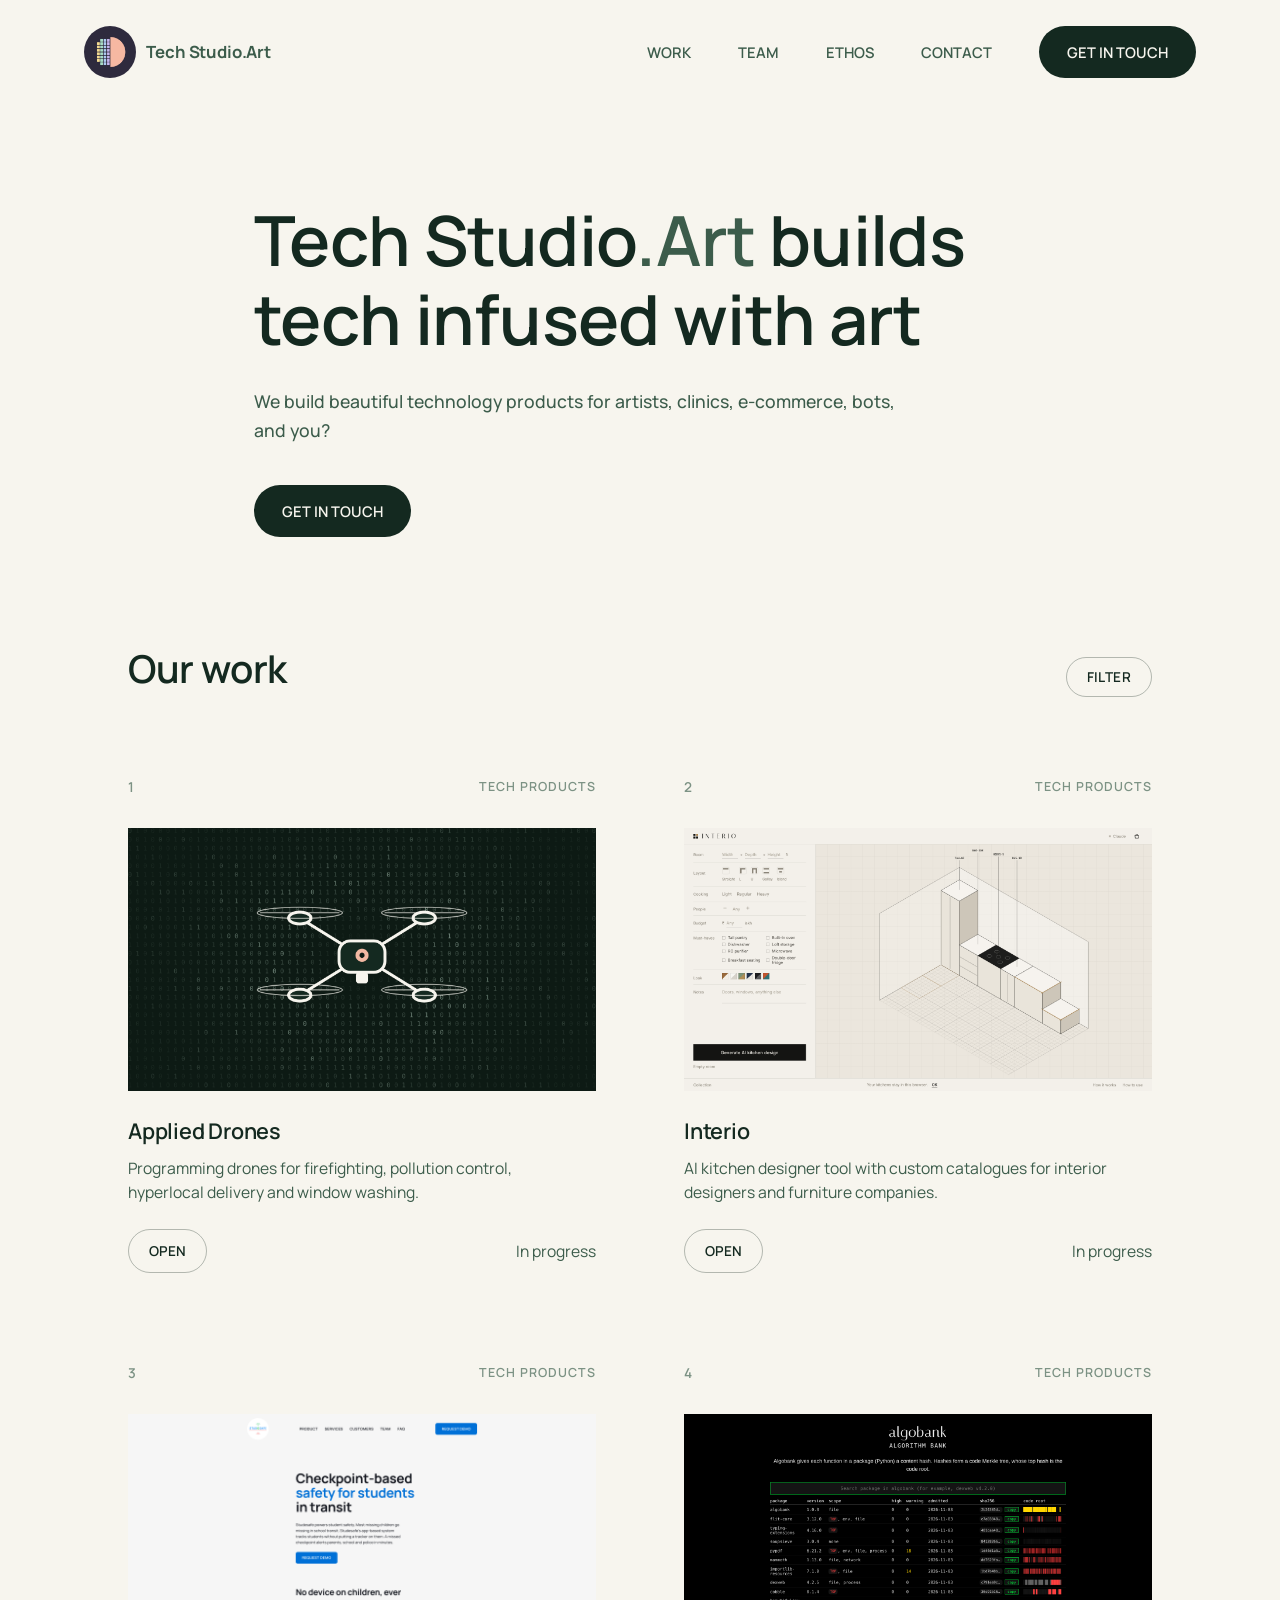
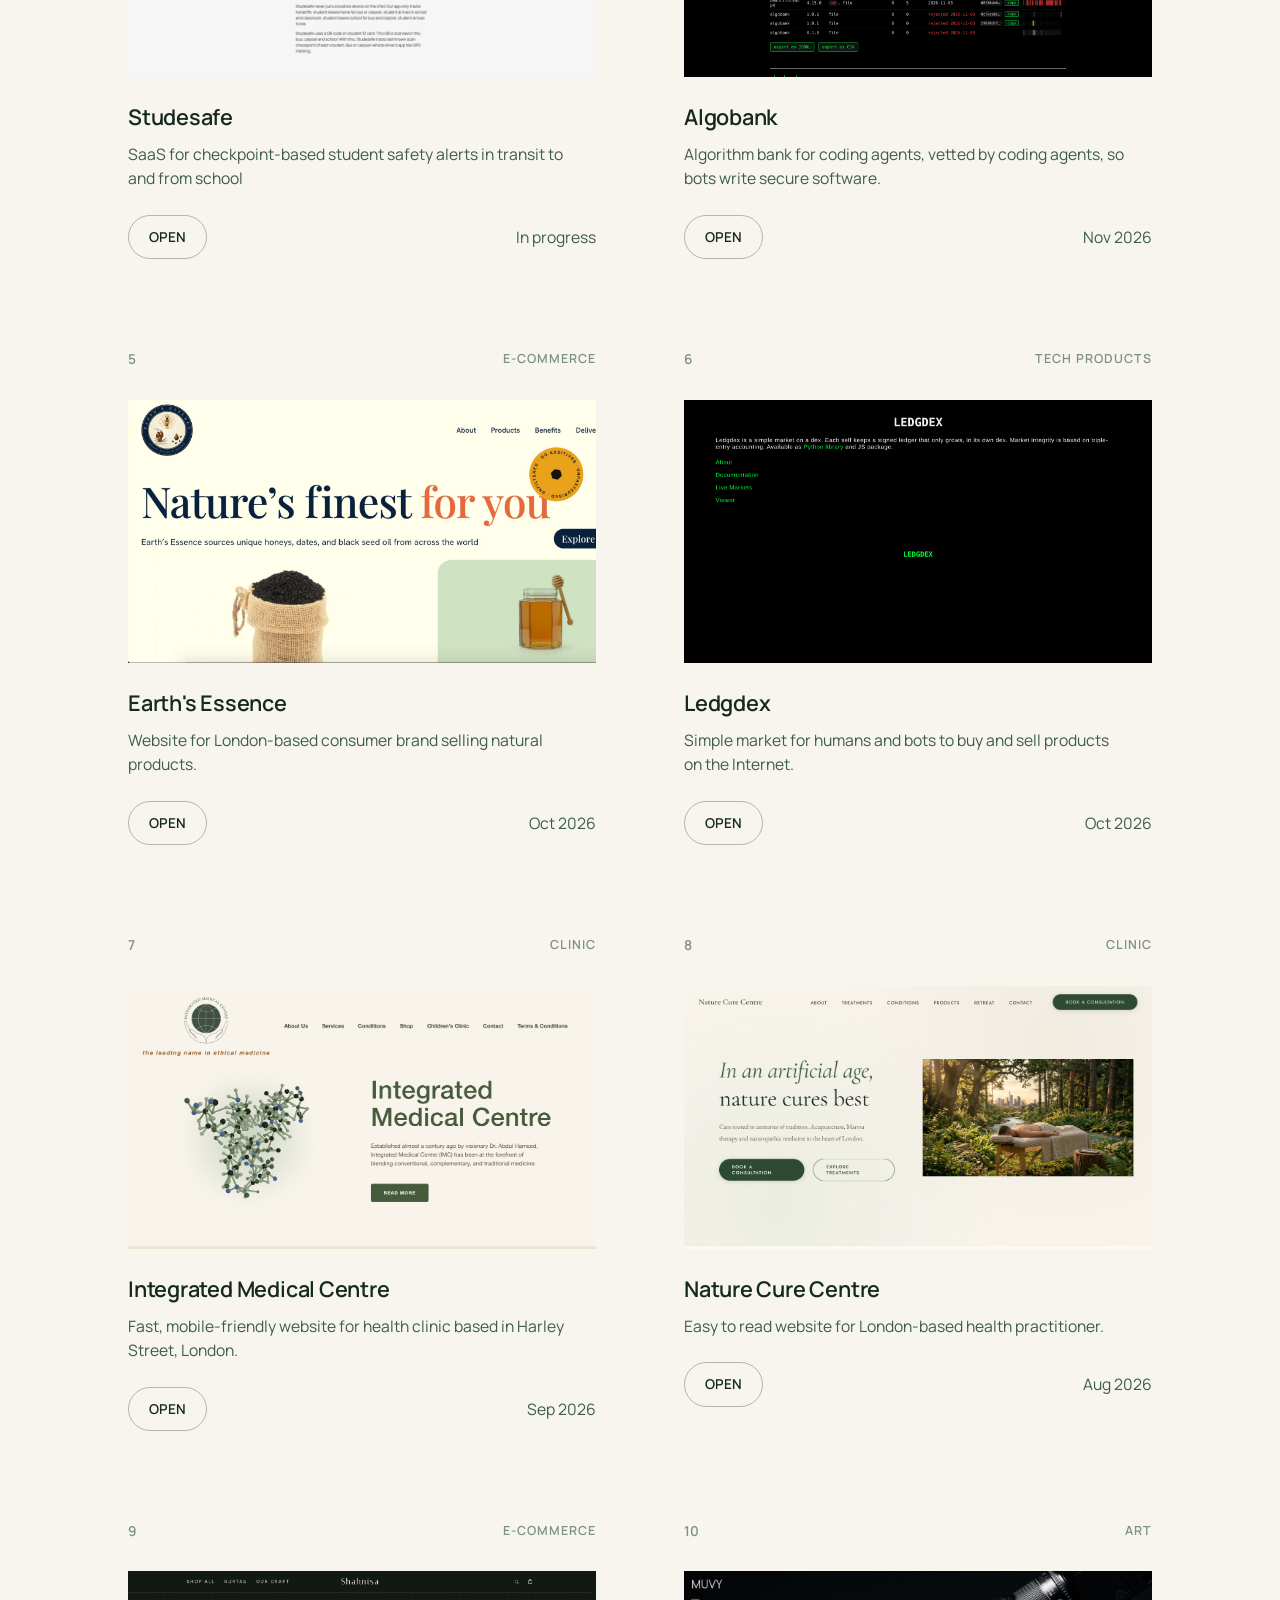
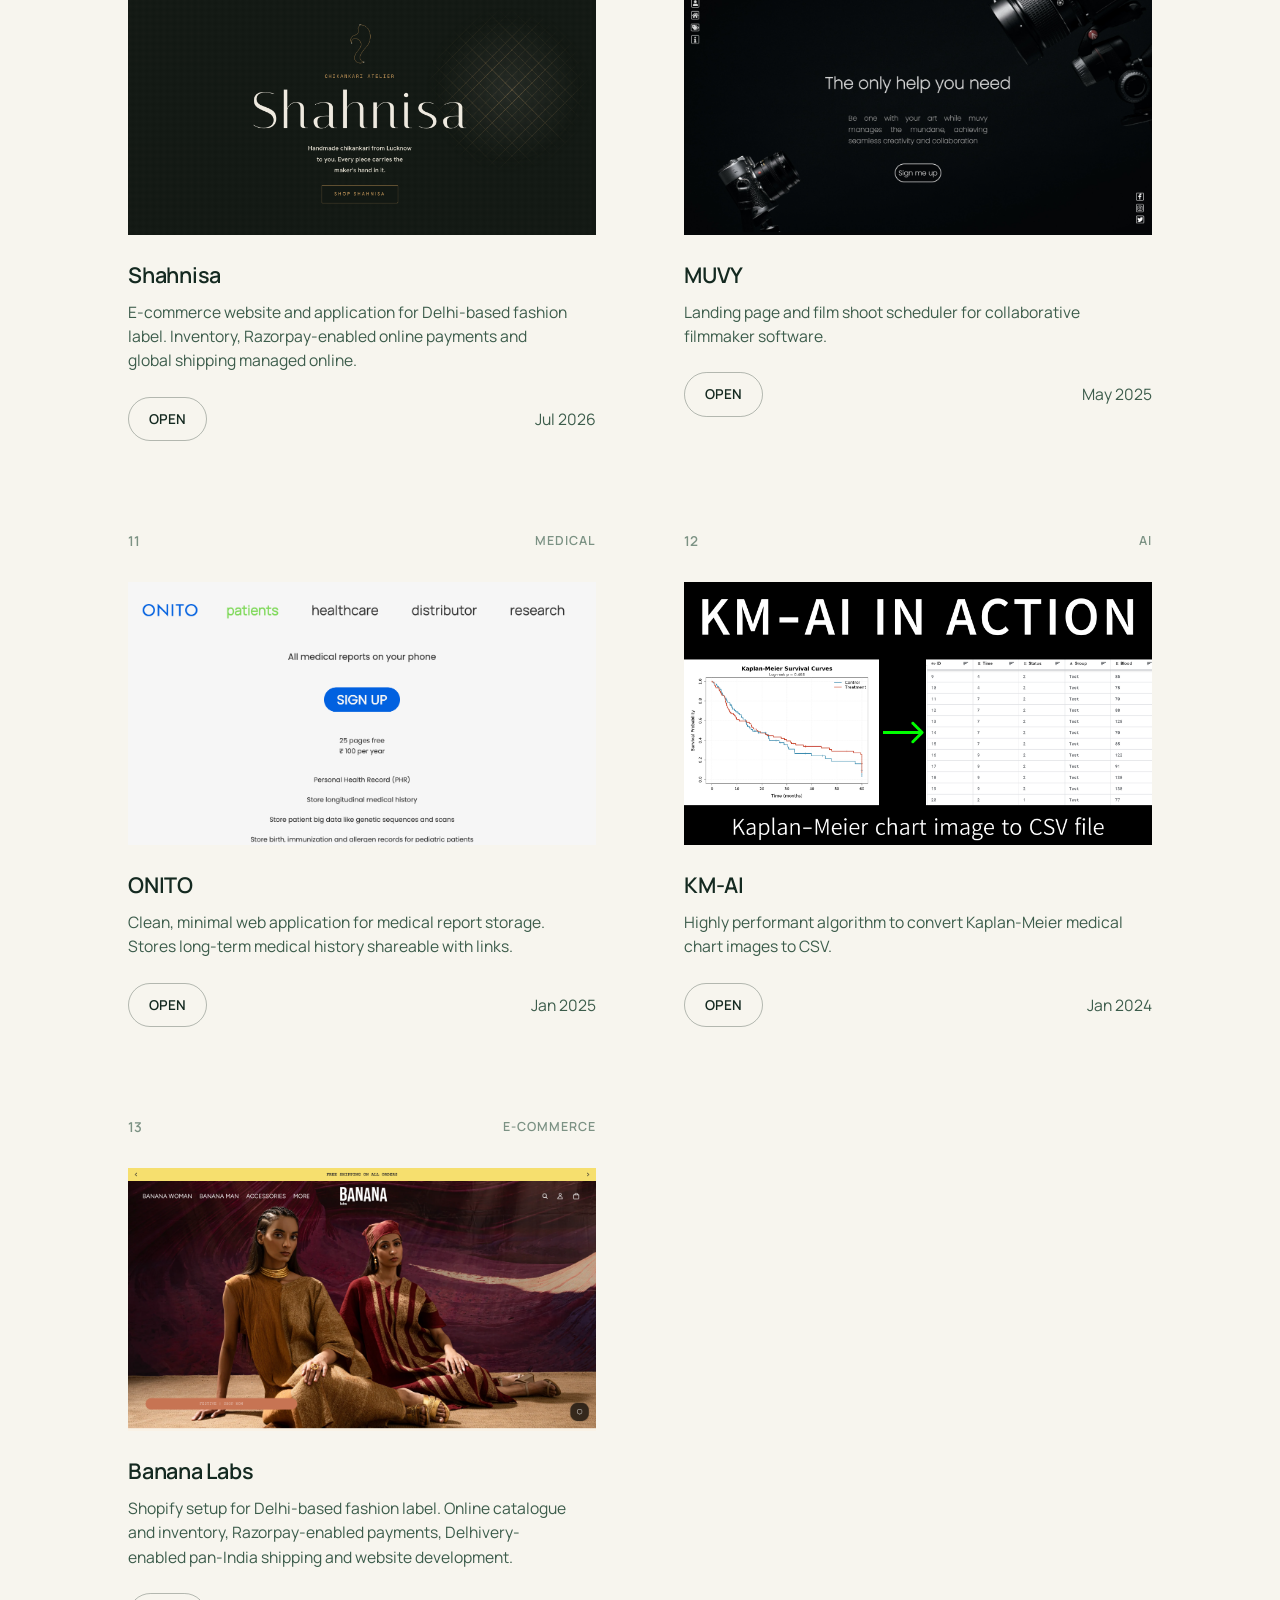
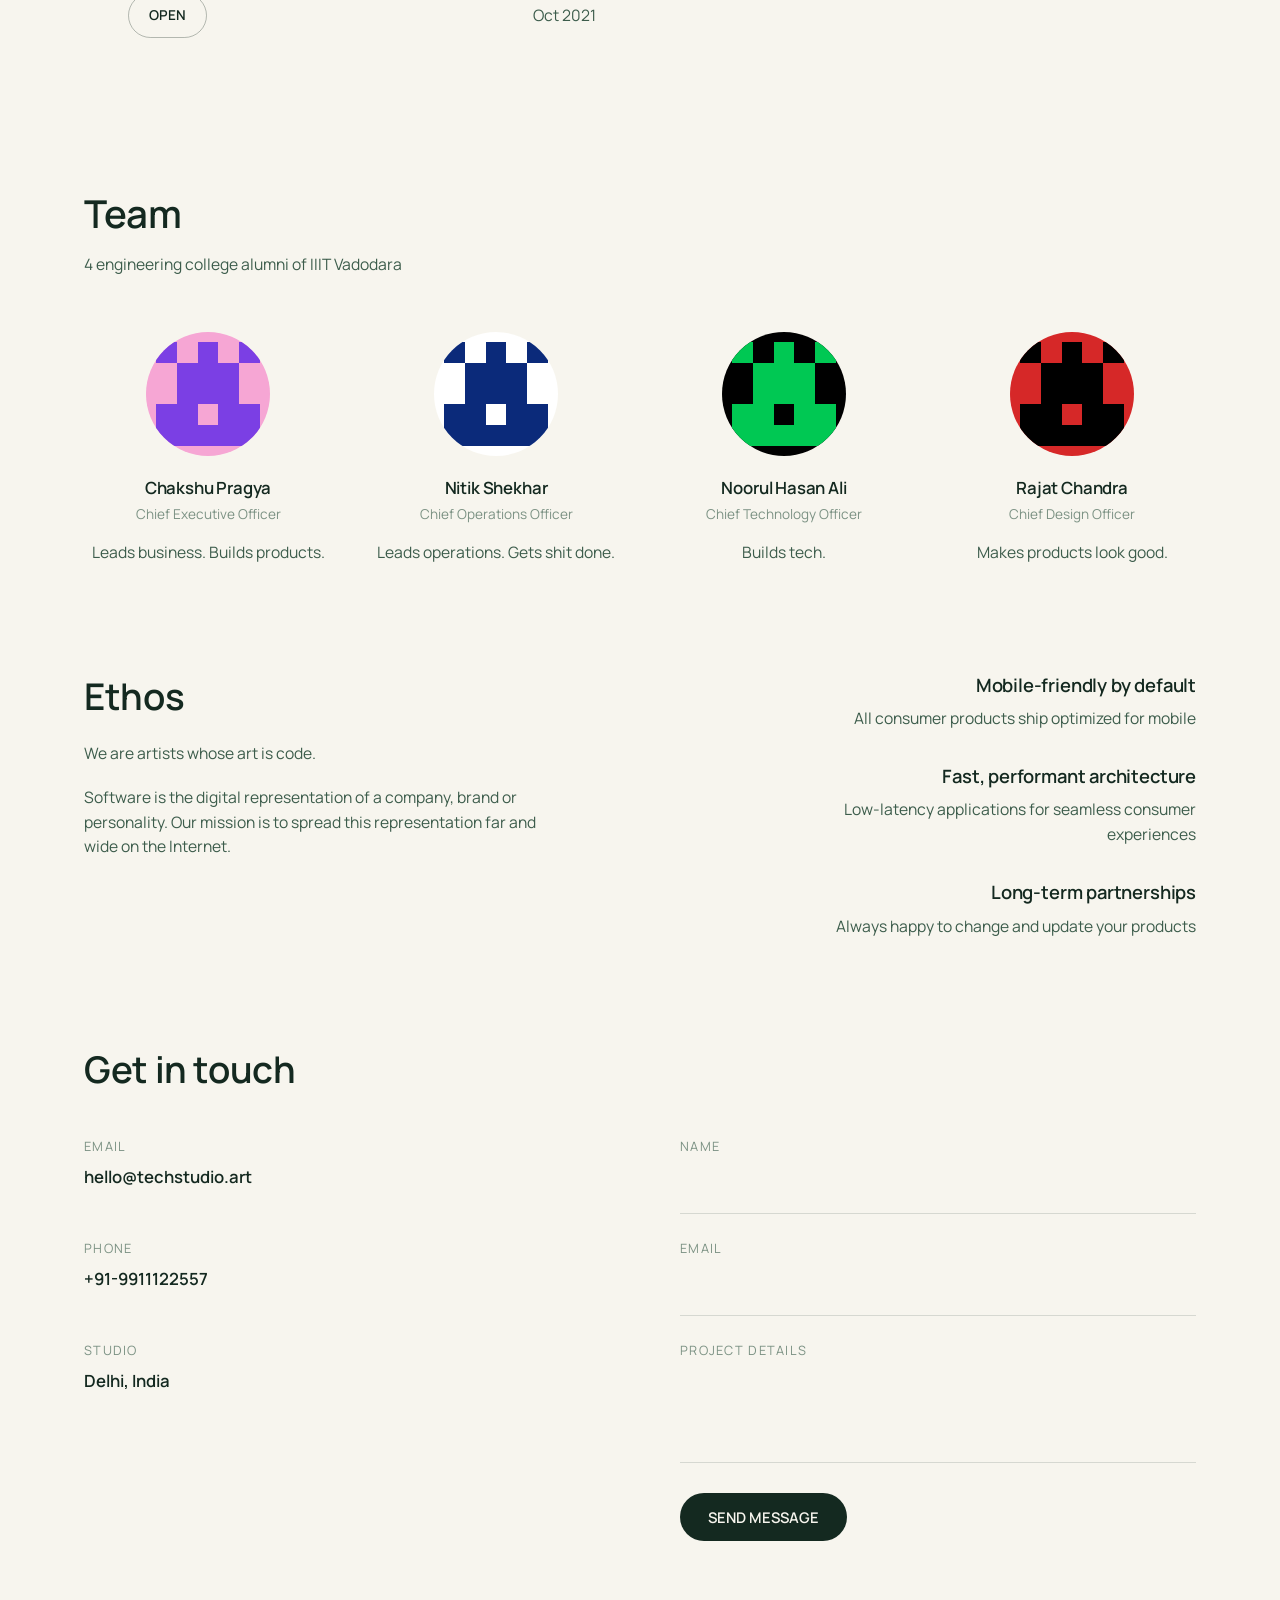
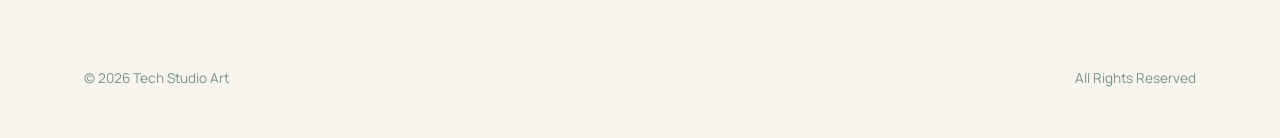
==== commit 7bf7270e: "Use pixel avatar images for team members Co-Authored-By: Claude Sonnet 5.5 <noreply@anthropic.com> C" ====
--- a/index.html
+++ b/index.html
@@ -220,28 +220,28 @@
 
       <div class="team-grid">
         <div class="team-member">
-          <div class="team-avatar">CP</div>
+          <img class="team-avatar" src="assets/team/chakshu.svg" alt="Chakshu Pragya">
           <h3>Chakshu Pragya</h3>
           <div class="team-role">Chief Executive Officer</div>
           <p class="bio">Leads business. Builds products.</p>
         </div>
 
         <div class="team-member">
-          <div class="team-avatar">NS</div>
+          <img class="team-avatar" src="assets/team/nitik.svg" alt="Nitik Shekhar">
           <h3>Nitik Shekhar</h3>
           <div class="team-role">Chief Operations Officer</div>
           <p class="bio">Leads operations. Gets shit done.</p>
         </div>
 
         <div class="team-member">
-          <div class="team-avatar">NA</div>
+          <img class="team-avatar" src="assets/team/noorul.svg" alt="Noorul Hasan Ali">
           <h3>Noorul Hasan Ali</h3>
           <div class="team-role">Chief Technology Officer</div>
           <p class="bio">Builds tech.</p>
         </div>
 
         <div class="team-member">
-          <div class="team-avatar">RC</div>
+          <img class="team-avatar" src="assets/team/rajat.svg" alt="Rajat Chandra">
           <h3>Rajat Chandra</h3>
           <div class="team-role">Chief Design Officer</div>
           <p class="bio">Makes products look good.</p>
--- a/css/styles.css
+++ b/css/styles.css
@@ -495,13 +495,8 @@
   width: 50%;
   aspect-ratio: 1 / 1;
   border-radius: 50%;
-  background: var(--surface-soft);
-  display: flex;
-  align-items: center;
-  justify-content: center;
-  font-size: 1.5rem;
-  font-weight: 700;
-  color: var(--color-heading);
+  display: block;
+  object-fit: cover;
   margin: 0 auto 22px;
 }
 
@@ -805,7 +800,7 @@
 .drone-visual canvas {
   display: block;
   width: 100%;
-  aspect-ratio: 16 / 9;
+  aspect-ratio: 1600 / 770;
   object-fit: cover;
 }
 
